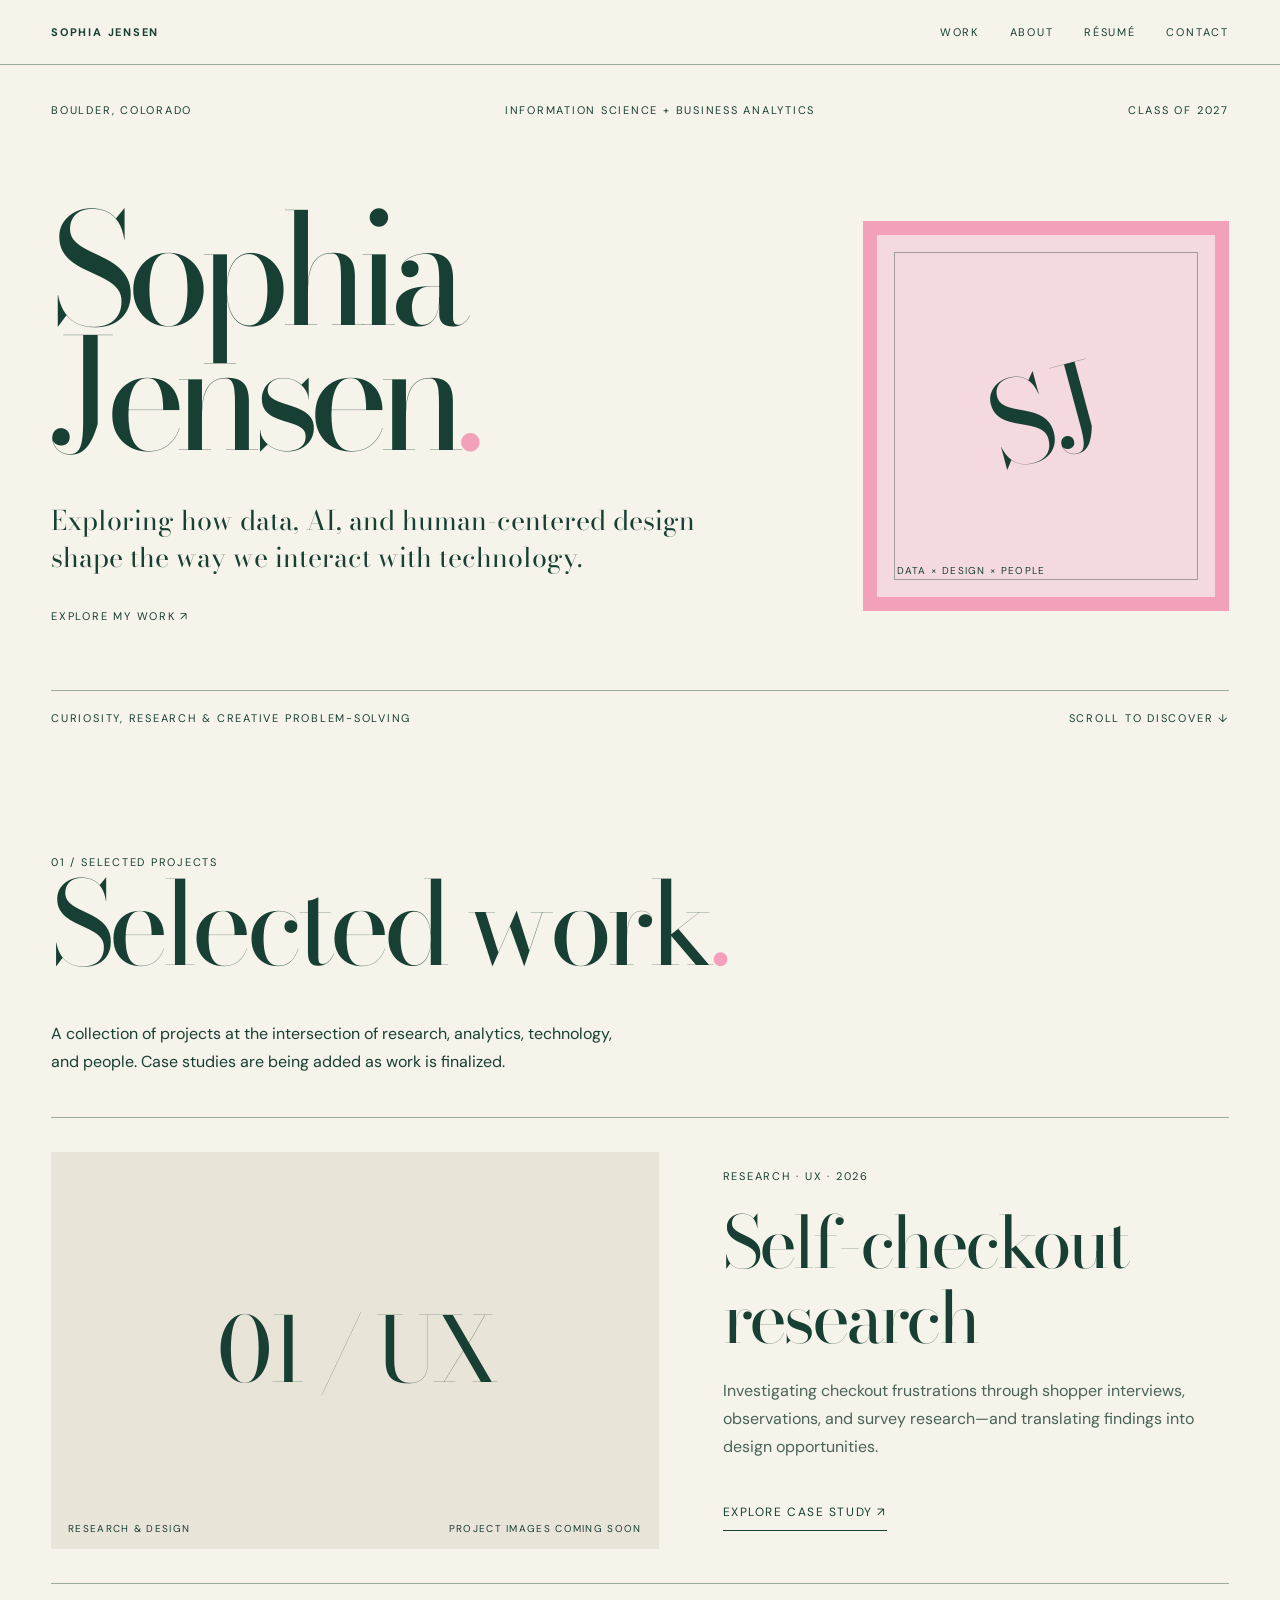
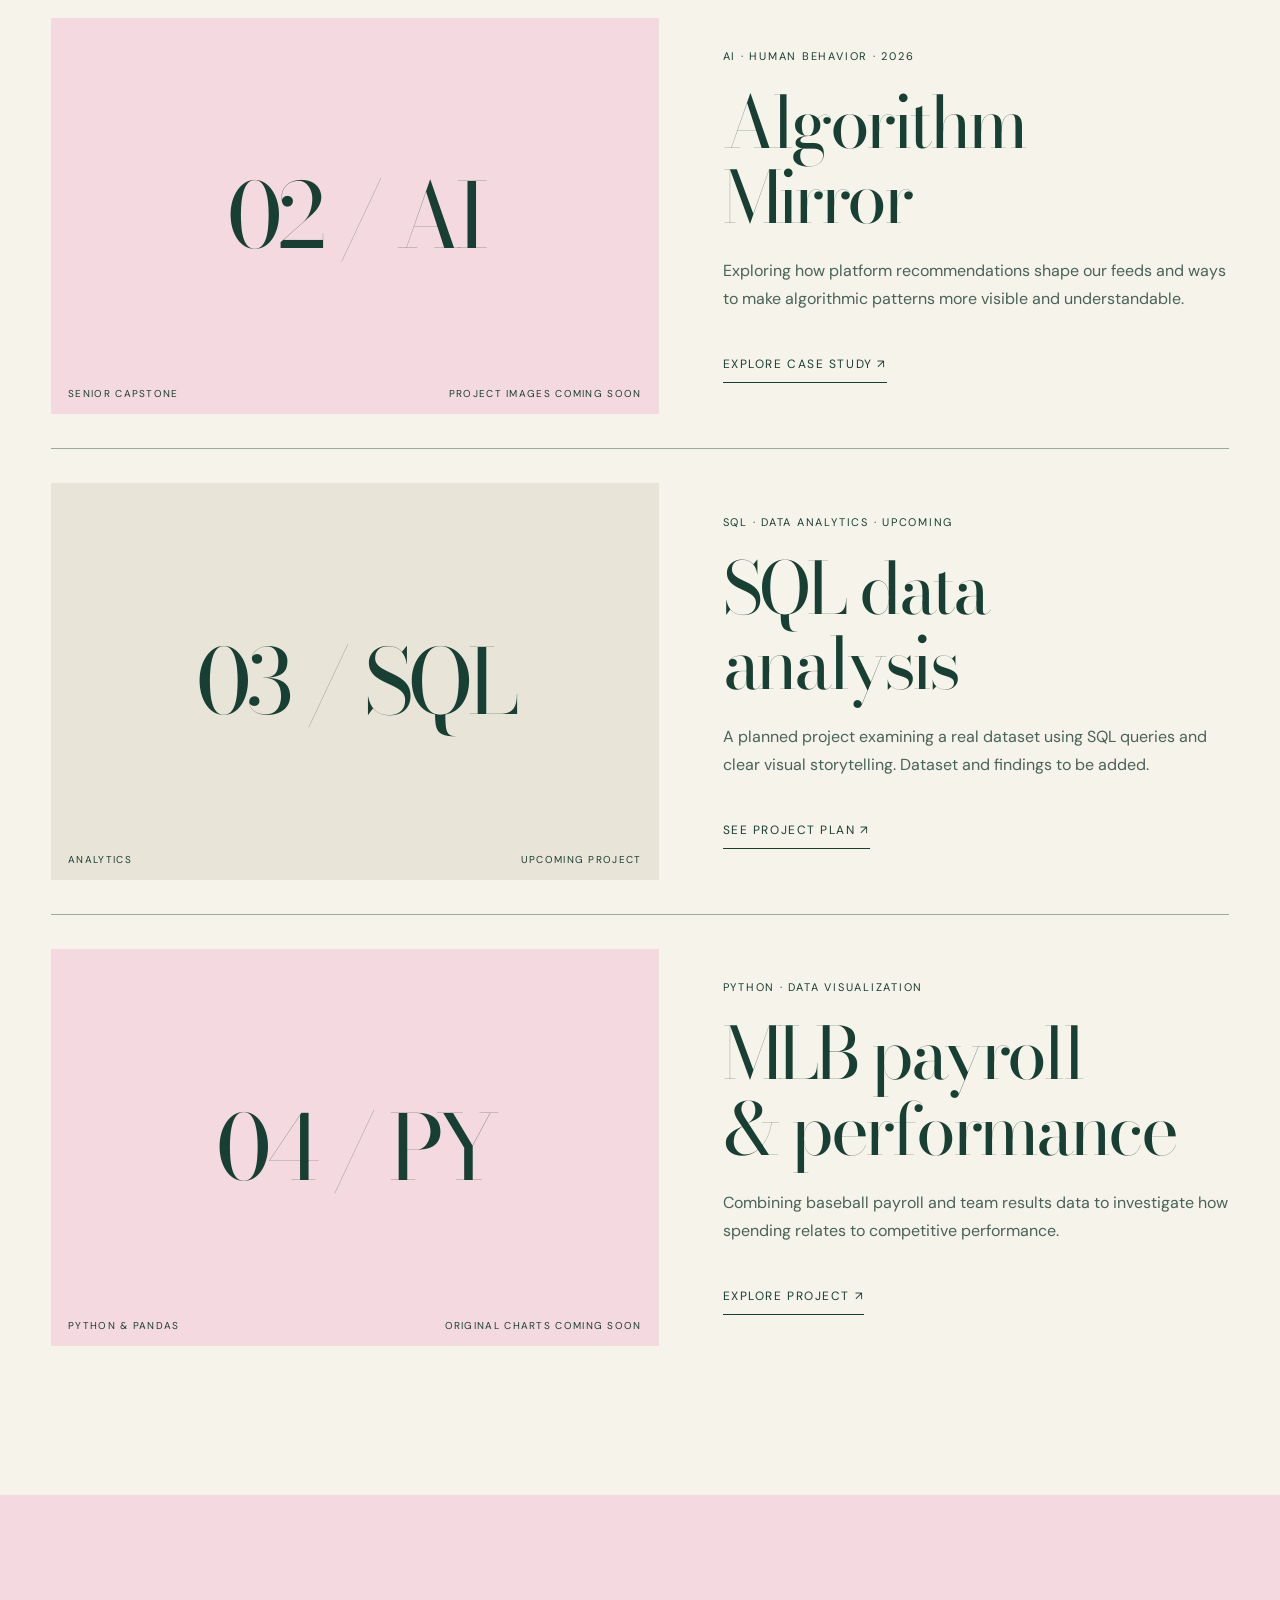
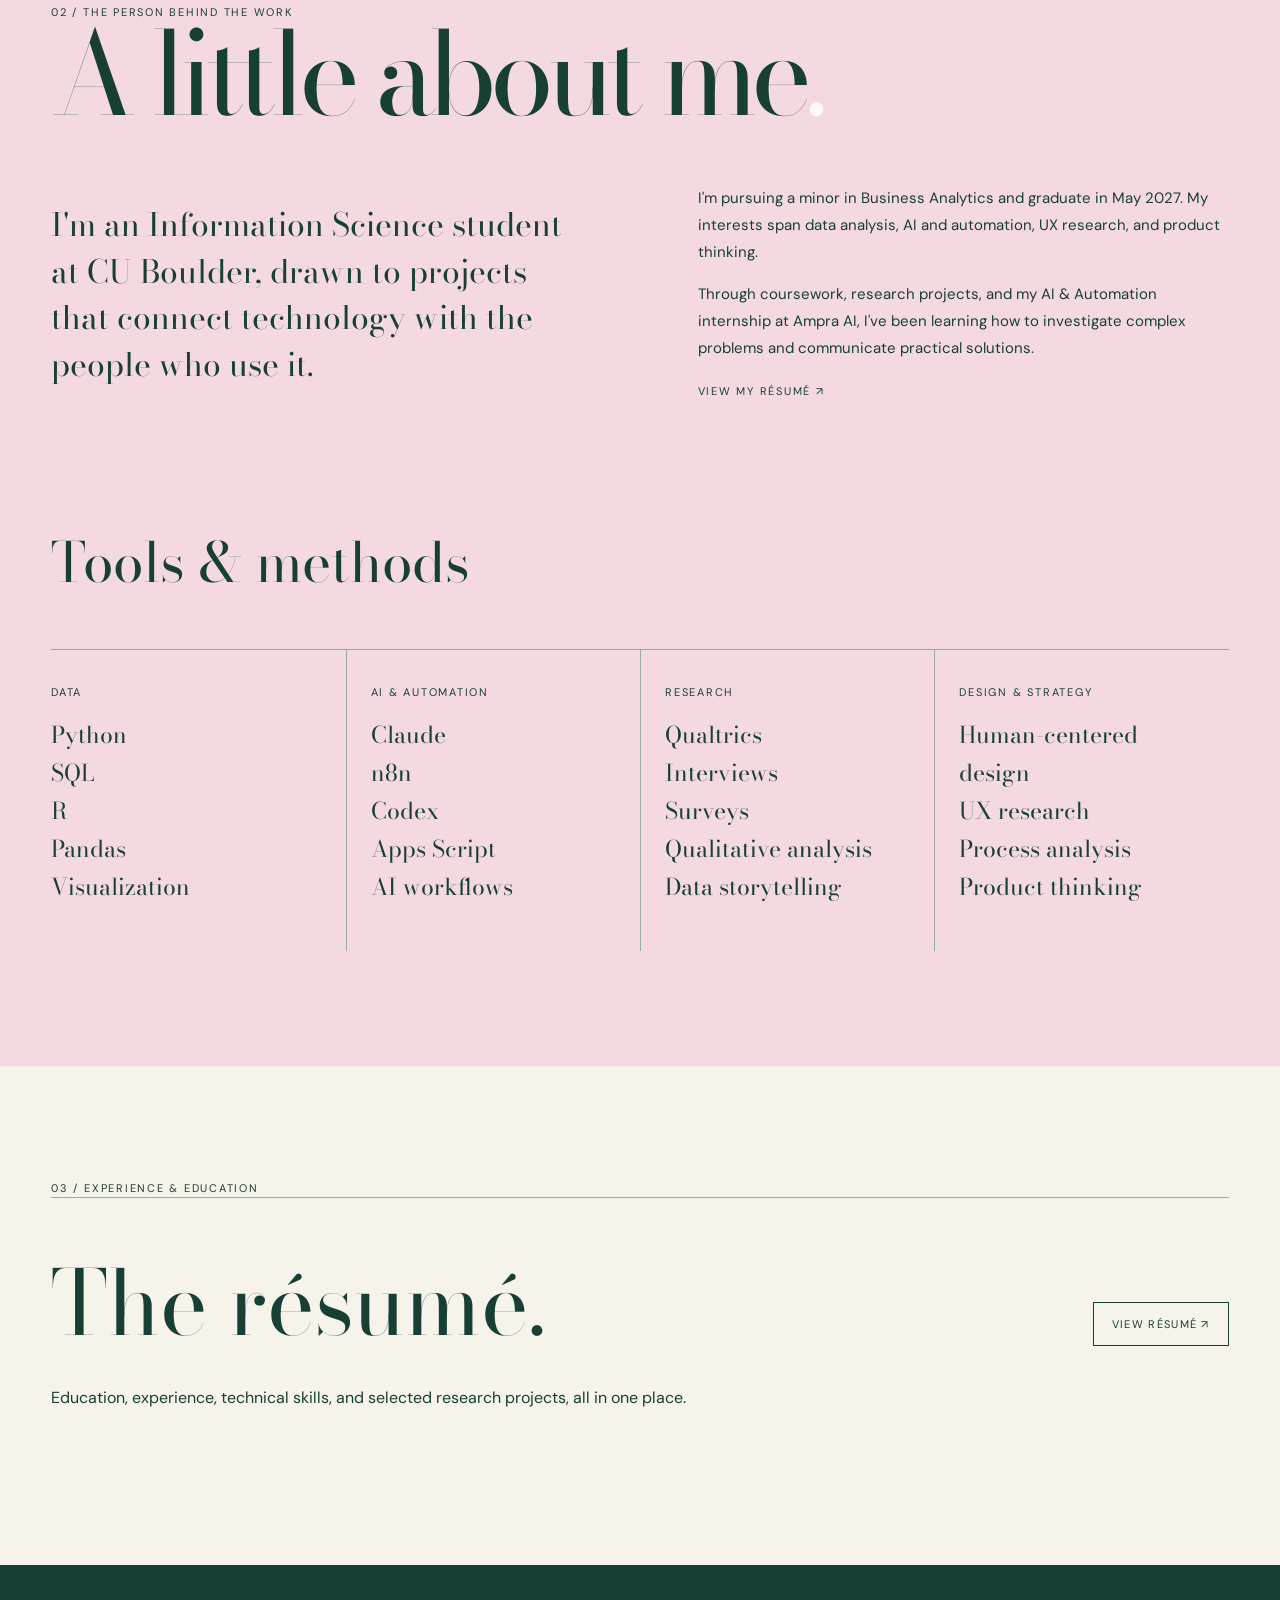
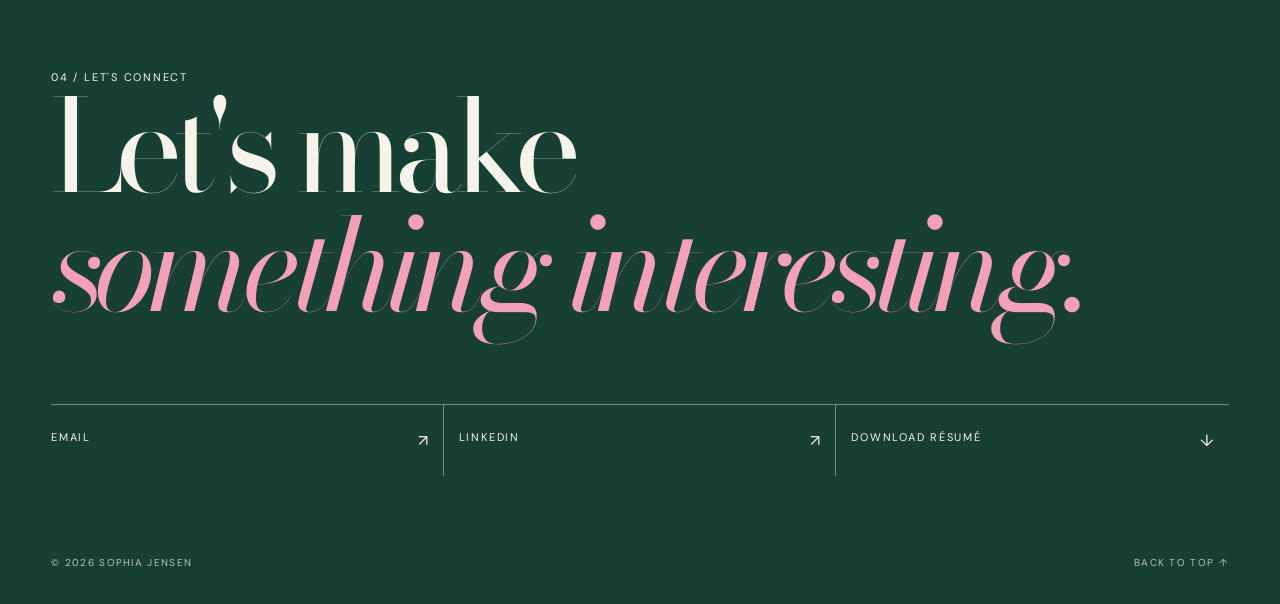
==== index.html @ 6040f981 "Add files via upload" ====
<!doctype html><html lang="en"><head><meta charset="utf-8"><meta name="viewport" content="width=device-width, initial-scale=1"><meta name="description" content="Sophia Jensen — Information Science, business analytics, data, AI, and human-centered design portfolio."><title>Sophia Jensen | Information Science Portfolio</title><link rel="stylesheet" href="style.css"><script defer src="script.js"></script></head><body id="top"><header class="site-header"><a class="brand" href="index.html">Sophia Jensen</a><nav aria-label="Main navigation" class="nav"><a href="#work">Work</a><a href="#about">About</a><a href="resume.html">Résumé</a><a href="#contact">Contact</a></nav></header><main><section class="hero container"><div class="hero-meta eyebrow"><span>Boulder, Colorado</span><span>Information Science + Business Analytics</span><span>Class of 2027</span></div><div class="hero-main"><div class="reveal"><h1 class="hero-name">Sophia<br>Jensen<span>.</span></h1><p class="intro">Exploring how data, AI, and human-centered design shape the way we interact with technology.</p><a class="small-link" href="#work">Explore my work <span class="link-arrow">↗</span></a></div><div class="hero-art reveal" aria-label="Abstract typographic design with pink framing"><span class="art-label">SJ</span><span class="art-bottom">DATA × DESIGN × PEOPLE</span></div></div><div class="hero-bottom meta"><span>Curiosity, research & creative problem-solving</span><a href="#work">Scroll to discover ↓</a></div></section><section class="section container" id="work"><div class="eyebrow">01 / Selected projects</div><h2 class="section-heading reveal">Selected work<span style="color:var(--pink)">.</span></h2><p class="section-intro">A collection of projects at the intersection of research, analytics, technology, and people. Case studies are being added as work is finalized.</p><div class="project reveal"><a class="project-media" href="projects/self-checkout.html" aria-label="Explore self-checkout research"><span class="visual-mark">01 / UX</span><div class="placeholder"><span>Research & design</span><span>Project images coming soon</span></div></a><div><div class="eyebrow">Research · UX · 2026</div><h3 class="project-title">Self-checkout<br>research</h3><p class="project-description">Investigating checkout frustrations through shopper interviews, observations, and survey research—and translating findings into design opportunities.</p><a class="project-link" href="projects/self-checkout.html">Explore case study <span class="project-arrow">↗</span></a></div></div><div class="project reveal"><a class="project-media" href="projects/algorithm-mirror.html" aria-label="Explore Algorithm Mirror"><span class="visual-mark">02 / AI</span><div class="placeholder"><span>Senior capstone</span><span>Project images coming soon</span></div></a><div><div class="eyebrow">AI · Human behavior · 2026</div><h3 class="project-title">Algorithm<br>Mirror</h3><p class="project-description">Exploring how platform recommendations shape our feeds and ways to make algorithmic patterns more visible and understandable.</p><a class="project-link" href="projects/algorithm-mirror.html">Explore case study <span class="project-arrow">↗</span></a></div></div><div class="project reveal"><a class="project-media" href="projects/sql-analysis.html" aria-label="Explore SQL project"><span class="visual-mark">03 / SQL</span><div class="placeholder"><span>Analytics</span><span>Upcoming project</span></div></a><div><div class="eyebrow">SQL · Data analytics · Upcoming</div><h3 class="project-title">SQL data<br>analysis</h3><p class="project-description">A planned project examining a real dataset using SQL queries and clear visual storytelling. Dataset and findings to be added.</p><a class="project-link" href="projects/sql-analysis.html">See project plan <span class="project-arrow">↗</span></a></div></div><div class="project reveal"><a class="project-media" href="projects/mlb-analysis.html" aria-label="Explore baseball analytics"><span class="visual-mark">04 / PY</span><div class="placeholder"><span>Python & Pandas</span><span>Original charts coming soon</span></div></a><div><div class="eyebrow">Python · Data visualization</div><h3 class="project-title">MLB payroll<br>& performance</h3><p class="project-description">Combining baseball payroll and team results data to investigate how spending relates to competitive performance.</p><a class="project-link" href="projects/mlb-analysis.html">Explore project <span class="project-arrow">↗</span></a></div></div></section><section class="pink-section section" id="about"><div class="container"><div class="eyebrow">02 / The person behind the work</div><h2 class="section-heading reveal">A little about me<span style="color:#fffaf5">.</span></h2><div class="about-grid"><p class="about-copy">I'm an Information Science student at CU Boulder, drawn to projects that connect technology with the people who use it.</p><div class="about-detail"><p>I'm pursuing a minor in Business Analytics and graduate in May 2027. My interests span data analysis, AI and automation, UX research, and product thinking.</p><p>Through coursework, research projects, and my AI & Automation internship at Ampra AI, I've been learning how to investigate complex problems and communicate practical solutions.</p><a class="small-link" href="resume.html">View my résumé <span class="link-arrow">↗</span></a></div></div><h3 style="font:400 55px 'Bodoni Moda',serif;margin:100px 0 0">Tools & methods</h3><div class="skills-grid"><div class="skill-group"><span class="eyebrow">Data</span><ul><li>Python</li><li>SQL</li><li>R</li><li>Pandas</li><li>Visualization</li></ul></div><div class="skill-group"><span class="eyebrow">AI & automation</span><ul><li>Claude</li><li>n8n</li><li>Codex</li><li>Apps Script</li><li>AI workflows</li></ul></div><div class="skill-group"><span class="eyebrow">Research</span><ul><li>Qualtrics</li><li>Interviews</li><li>Surveys</li><li>Qualitative analysis</li><li>Data storytelling</li></ul></div><div class="skill-group"><span class="eyebrow">Design & strategy</span><ul><li>Human-centered design</li><li>UX research</li><li>Process analysis</li><li>Product thinking</li></ul></div></div></div></section><section class="section container"><span class="eyebrow">03 / Experience & education</span><div class="resume-callout"><div><h2 style="font:400 clamp(50px,7vw,98px) 'Bodoni Moda',serif;margin:10px 0">The résumé.</h2><p>Education, experience, technical skills, and selected research projects, all in one place.</p></div><a href="resume.html" class="action">View résumé ↗</a></div></section></main><footer class="contact" id="contact"><div class="container"><span class="footer-label">04 / Let's connect</span><h2 class="contact-title">Let's make<br><em>something interesting.</em></h2><div class="contact-links"><a href="mailto:Sophia.Jensen@colorado.edu"><span class="footer-label">Email</span><span>↗</span></a><a href="https://www.linkedin.com/in/sophiajensen7" target="_blank" rel="noopener noreferrer"><span class="footer-label">LinkedIn</span><span>↗</span></a><a href="assets/Sophia_Jensen_Resume.pdf" download><span class="footer-label">Download résumé</span><span>↓</span></a></div><div class="copyright"><span>© 2026 Sophia Jensen</span><a href="#top">Back to top ↑</a></div></div></footer></body></html>
---- style.css ----
@import url('https://fonts.googleapis.com/css2?family=Bodoni+Moda:opsz,wght@6..96,400;6..96,500&family=DM+Sans:wght@400;500;600;700&display=swap');
:root{--cream:#f5f3ea;--green:#183f33;--pink:#f3a1ba;--blush:#f4d9e0;--line:#9bab9e;--muted:#486357}*{box-sizing:border-box}html{scroll-behavior:smooth}body{margin:0;background:var(--cream);color:var(--green);font-family:'DM Sans',sans-serif}a{color:inherit;text-decoration:none}button{font:inherit}a:focus-visible,button:focus-visible{outline:3px solid #ba4773;outline-offset:4px}.site-header{display:flex;align-items:center;justify-content:space-between;padding:25px clamp(20px,4vw,65px);border-bottom:1px solid var(--line);position:sticky;top:0;background:rgba(245,243,234,.97);z-index:10;backdrop-filter:blur(12px)}.brand,.nav a,.eyebrow,.meta,.small-link,.footer-label,.pill{font-size:11px;letter-spacing:.16em;text-transform:uppercase}.brand{font-weight:700}.nav{display:flex;gap:clamp(12px,2.4vw,38px)}.nav a,.small-link{transition:color .25s}.nav a:hover,.small-link:hover{color:#c05982}.container{max-width:1500px;margin:auto;padding:0 clamp(20px,4vw,65px)}.hero{min-height:680px;padding-top:38px;display:flex;flex-direction:column;justify-content:space-between}.hero-meta{display:flex;justify-content:space-between;gap:12px}.hero-main{display:grid;grid-template-columns:1.35fr .65fr;gap:4vw;align-items:center;padding:75px 0 50px}.hero-name{font:400 clamp(85px,12vw,210px)/.82 'Bodoni Moda',serif;letter-spacing:-.075em;margin:0}.hero-name span{color:var(--pink)}.intro{font-family:'Bodoni Moda',serif;font-size:clamp(20px,2.1vw,32px);line-height:1.36;max-width:660px;margin:45px 0 28px}.hero-art{min-height:390px;border:14px solid var(--pink);background:var(--blush);display:flex;align-items:center;justify-content:center;position:relative;transform:rotate(2deg)}.hero-art:before{content:'';position:absolute;inset:17px;border:1px solid rgba(24,63,51,.4)}.art-label{font:400 clamp(70px,9vw,130px)/1 'Bodoni Moda',serif;transform:rotate(-15deg);color:var(--green)}.art-bottom{position:absolute;bottom:20px;left:20px;font-size:10px;letter-spacing:.12em}.hero-bottom{border-top:1px solid var(--line);display:flex;justify-content:space-between;align-items:center;padding:20px 0}.link-arrow,.project-arrow{display:inline-block;transition:transform .25s}.small-link:hover .link-arrow,.project:hover .project-arrow{transform:translate(5px,-4px)}.section{padding-top:110px;padding-bottom:115px}.section-heading{font:400 clamp(64px,9vw,145px)/.95 'Bodoni Moda',serif;letter-spacing:-.06em;margin:0 0 42px}.section-intro{max-width:570px;font-size:16px;line-height:1.7;margin-bottom:42px}.project{display:grid;grid-template-columns:1.2fr 1fr;gap:clamp(22px,5vw,90px);align-items:center;padding:34px 0;border-top:1px solid var(--line)}.project:nth-of-type(even) .project-media{background:#e9e4d8}.project-media{height:clamp(250px,31vw,420px);background:var(--blush);display:flex;justify-content:center;align-items:center;position:relative;overflow:hidden;transition:background .3s}.project:hover .project-media{background:#edc8d4}.project-media .visual-mark{font:400 clamp(55px,7vw,105px)/1 'Bodoni Moda',serif;letter-spacing:-.06em;text-align:center}.project-media .placeholder{position:absolute;bottom:14px;left:17px;right:17px;font-size:10px;text-transform:uppercase;letter-spacing:.13em;display:flex;justify-content:space-between}.project-title{font:400 clamp(41px,5.6vw,81px)/1.05 'Bodoni Moda',serif;letter-spacing:-.05em;margin:22px 0}.project-description{font-size:16px;line-height:1.75;max-width:550px;color:var(--muted)}.project-link{display:inline-block;border-bottom:1px solid currentColor;padding:10px 0;margin-top:17px;font-size:12px;letter-spacing:.13em;text-transform:uppercase}.pink-section{background:var(--blush)}.about-grid{display:grid;grid-template-columns:1fr 1fr;gap:9vw}.about-copy{font:400 clamp(22px,2.5vw,38px)/1.45 'Bodoni Moda',serif}.about-detail{line-height:1.8;font-size:15px}.skills-grid{display:grid;grid-template-columns:repeat(4,1fr);border-top:1px solid var(--line);margin-top:45px}.skill-group{padding:30px 24px;border-left:1px solid var(--line)}.skill-group:first-child{border-left:0;padding-left:0}.skill-group ul{list-style:none;padding:15px 0;margin:0;font:400 clamp(18px,1.8vw,27px)/1.65 'Bodoni Moda',serif}.resume-callout{display:flex;justify-content:space-between;gap:20px;align-items:center;padding:26px 0;border-top:1px solid var(--line)}.action{border:1px solid var(--green);padding:14px 18px;display:inline-block;font-size:11px;letter-spacing:.12em;text-transform:uppercase;transition:all .2s}.action:hover{background:var(--green);color:var(--cream)}.contact{background:var(--green);color:var(--cream);padding:100px 0 35px}.contact-title{font:400 clamp(68px,10vw,155px)/.93 'Bodoni Moda',serif;letter-spacing:-.07em;margin:0 0 80px}.contact-title em{color:var(--pink);font-weight:400}.contact-links{display:grid;grid-template-columns:repeat(3,1fr);border-top:1px solid #73887e}.contact-links a{display:flex;justify-content:space-between;padding:25px 15px;border-right:1px solid #73887e}.contact-links a:first-child{padding-left:0}.contact-links a:last-child{border:0}.copyright{display:flex;justify-content:space-between;margin-top:80px;color:#b2c5ba;font-size:10px;letter-spacing:.13em;text-transform:uppercase}.page-title{font:400 clamp(65px,10vw,160px)/1 'Bodoni Moda',serif;letter-spacing:-.065em;margin:70px 0 25px}.page-lead{max-width:750px;font-size:17px;line-height:1.8;margin-bottom:40px}.resume-frame{border:1px solid var(--line);width:100%;height: min(90vh,1050px);background:white}.resume-actions{display:flex;flex-wrap:wrap;gap:12px;margin:30px 0}.case-header{margin:65px 0}.case-grid{display:grid;grid-template-columns:1fr 1fr;gap:5vw;margin:30px 0 130px}.case-visual{min-height:480px;background:var(--blush);padding:40px;display:flex;flex-direction:column;justify-content:space-between;position:sticky;top:105px;align-self:start}.case-visual strong{font:400 clamp(48px,6vw,95px)/1 'Bodoni Moda',serif}.case-story section{border-top:1px solid var(--line);padding:28px 0}.case-story h2{font:400 38px 'Bodoni Moda',serif;margin:4px 0 18px}.case-story p,.case-story li{line-height:1.8;color:var(--muted)}.notice{border-left:3px solid var(--pink);padding:12px 17px;background:#fff9f4;font-size:13px;line-height:1.7}.reveal{opacity:0;transform:translateY(20px);transition:opacity .7s ease,transform .7s ease}.reveal.is-visible{opacity:1;transform:translateY(0)}@media(max-width:800px){.site-header{padding:20px}.nav{gap:13px;flex-wrap:wrap;justify-content:flex-end}.nav a{font-size:9px}.hero{min-height:auto}.hero-meta{font-size:9px}.hero-meta span:nth-child(2){display:none}.hero-main,.project,.about-grid,.case-grid{grid-template-columns:1fr}.hero-main{padding:65px 0 30px}.hero-name{font-size:clamp(80px,16vw,145px)}.hero-art{min-height:260px;max-width:450px;transform:none}.hero-bottom{gap:12px}.section{padding-top:70px;padding-bottom:75px}.skills-grid{grid-template-columns:repeat(2,1fr)}.skill-group:nth-child(3){border-left:0;padding-left:0}.project-media{height:270px}.contact-links{grid-template-columns:1fr}.contact-links a{border-right:0;border-bottom:1px solid #73887e!important;padding-left:0}.case-visual{position:static;min-height:300px}.contact-title{font-size:clamp(60px,12vw,100px)}}@media(prefers-reduced-motion:reduce){html{scroll-behavior:auto}.reveal{opacity:1;transform:none;transition:none}*,*:before,*:after{animation:none!important;transition:none!important}}
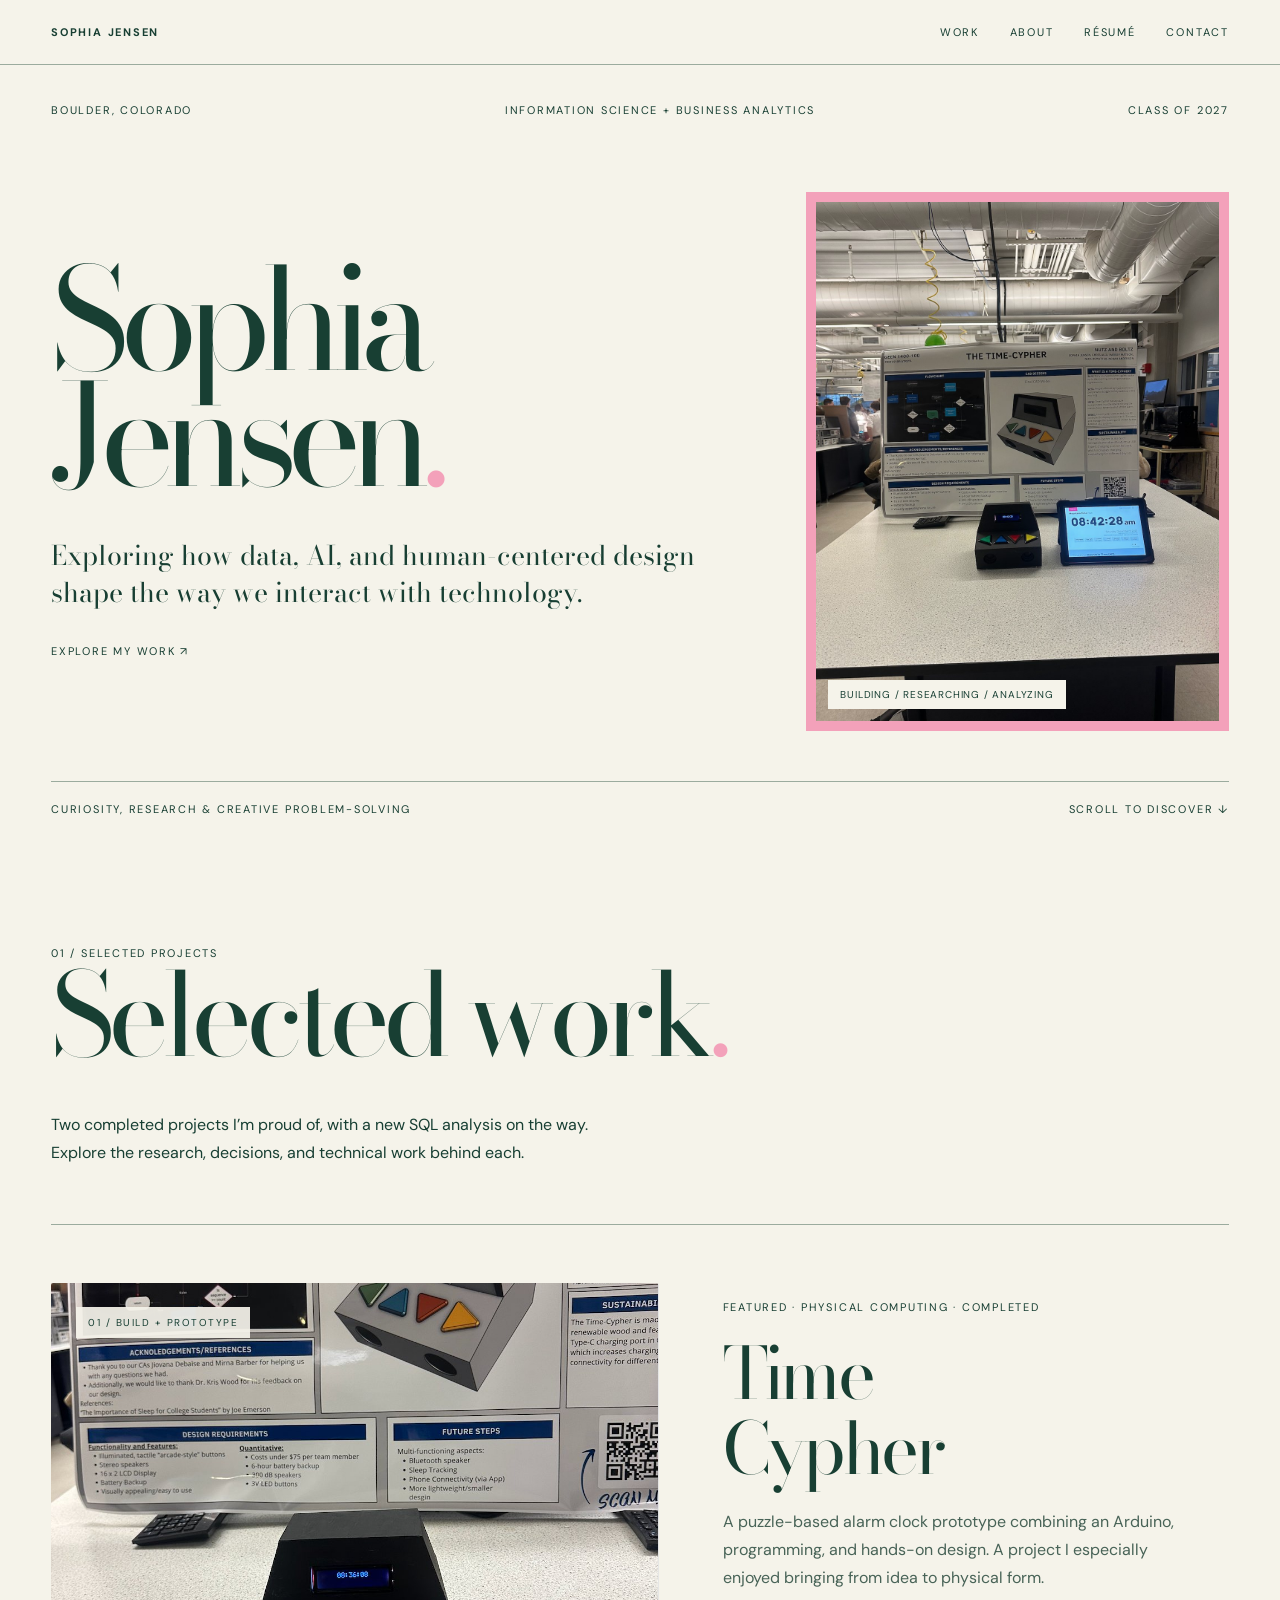
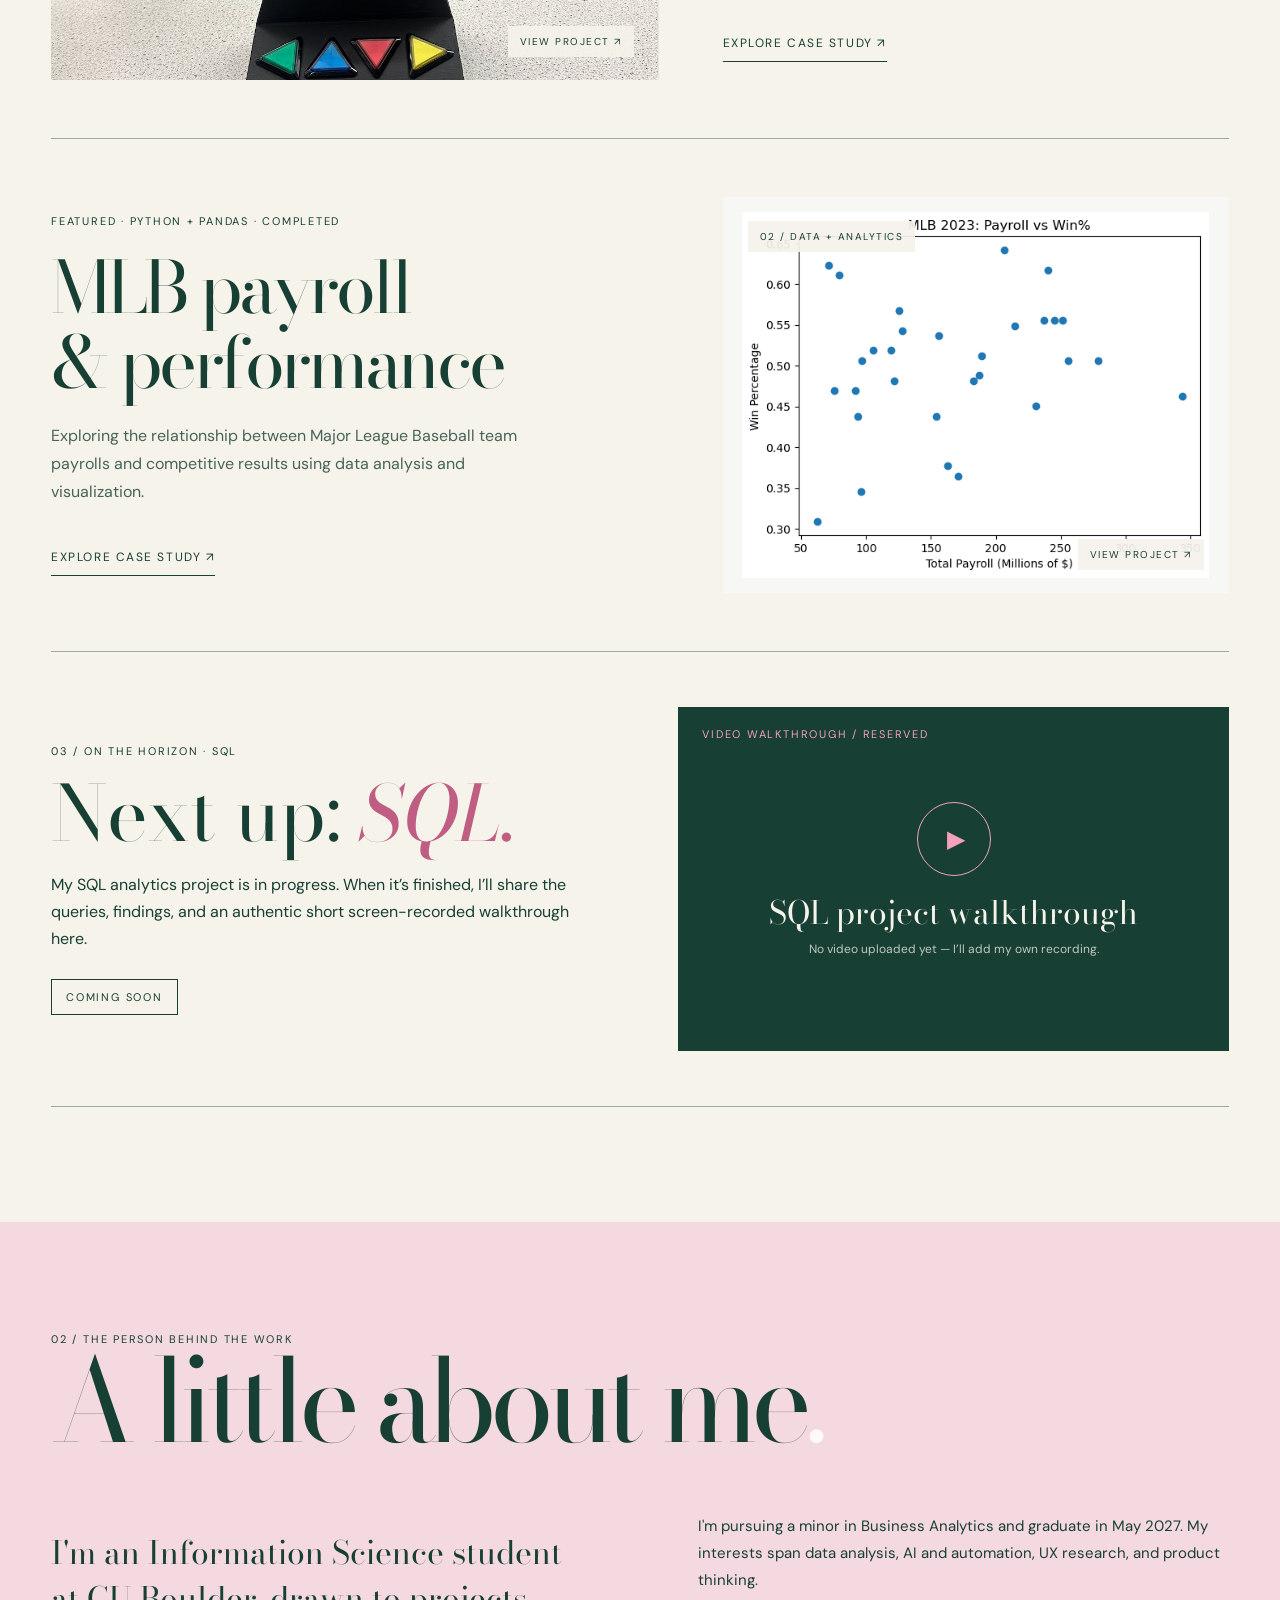
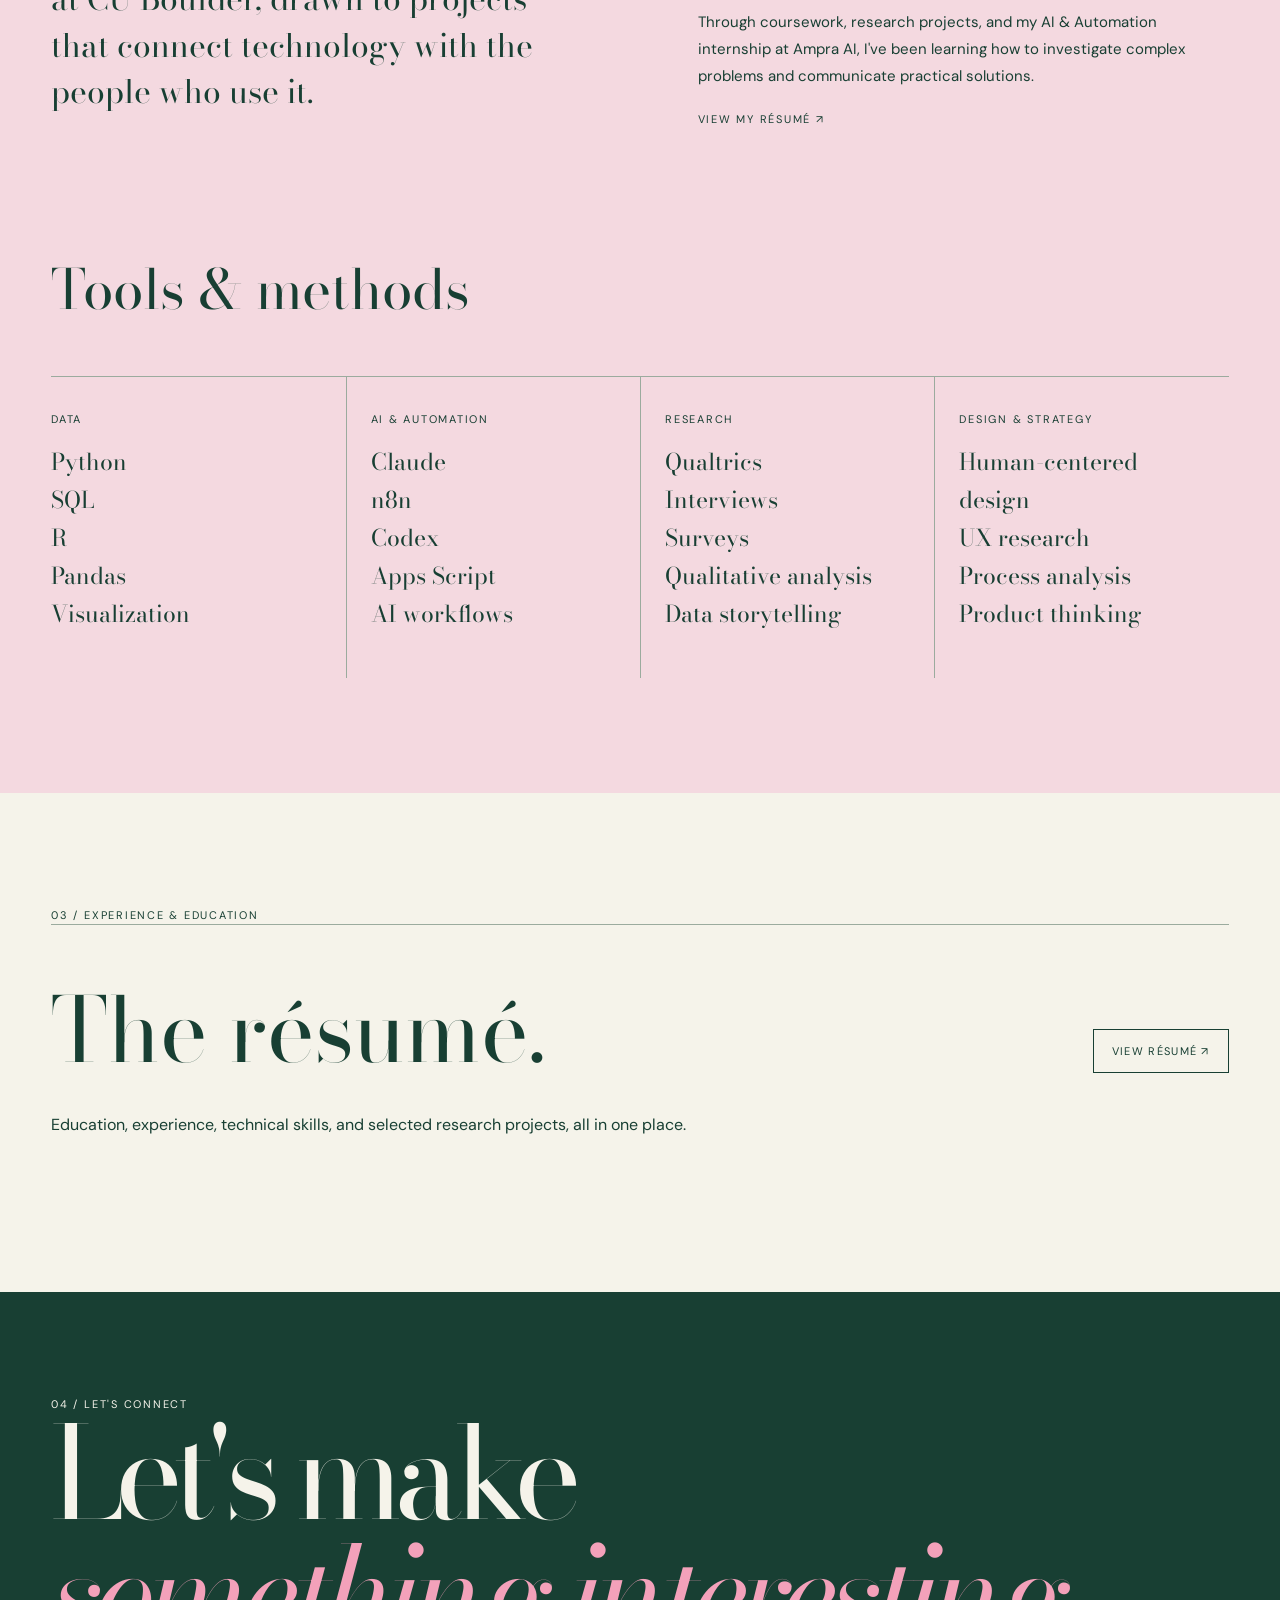
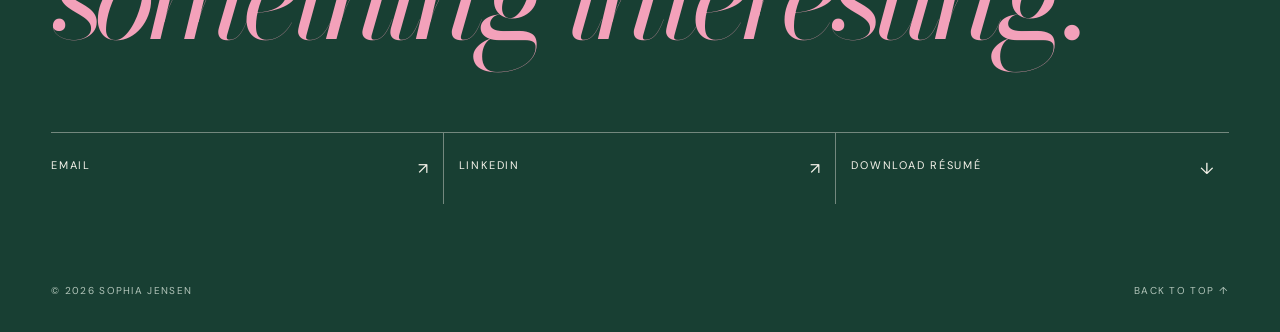
==== commit 4a9429cd: "Add files via upload" ====
--- a/index.html
+++ b/index.html
@@ -1 +1,13 @@
-<!doctype html><html lang="en"><head><meta charset="utf-8"><meta name="viewport" content="width=device-width, initial-scale=1"><meta name="description" content="Sophia Jensen — Information Science, business analytics, data, AI, and human-centered design portfolio."><title>Sophia Jensen | Information Science Portfolio</title><link rel="stylesheet" href="style.css"><script defer src="script.js"></script></head><body id="top"><header class="site-header"><a class="brand" href="index.html">Sophia Jensen</a><nav aria-label="Main navigation" class="nav"><a href="#work">Work</a><a href="#about">About</a><a href="resume.html">Résumé</a><a href="#contact">Contact</a></nav></header><main><section class="hero container"><div class="hero-meta eyebrow"><span>Boulder, Colorado</span><span>Information Science + Business Analytics</span><span>Class of 2027</span></div><div class="hero-main"><div class="reveal"><h1 class="hero-name">Sophia<br>Jensen<span>.</span></h1><p class="intro">Exploring how data, AI, and human-centered design shape the way we interact with technology.</p><a class="small-link" href="#work">Explore my work <span class="link-arrow">↗</span></a></div><div class="hero-art reveal" aria-label="Abstract typographic design with pink framing"><span class="art-label">SJ</span><span class="art-bottom">DATA × DESIGN × PEOPLE</span></div></div><div class="hero-bottom meta"><span>Curiosity, research & creative problem-solving</span><a href="#work">Scroll to discover ↓</a></div></section><section class="section container" id="work"><div class="eyebrow">01 / Selected projects</div><h2 class="section-heading reveal">Selected work<span style="color:var(--pink)">.</span></h2><p class="section-intro">A collection of projects at the intersection of research, analytics, technology, and people. Case studies are being added as work is finalized.</p><div class="project reveal"><a class="project-media" href="projects/self-checkout.html" aria-label="Explore self-checkout research"><span class="visual-mark">01 / UX</span><div class="placeholder"><span>Research & design</span><span>Project images coming soon</span></div></a><div><div class="eyebrow">Research · UX · 2026</div><h3 class="project-title">Self-checkout<br>research</h3><p class="project-description">Investigating checkout frustrations through shopper interviews, observations, and survey research—and translating findings into design opportunities.</p><a class="project-link" href="projects/self-checkout.html">Explore case study <span class="project-arrow">↗</span></a></div></div><div class="project reveal"><a class="project-media" href="projects/algorithm-mirror.html" aria-label="Explore Algorithm Mirror"><span class="visual-mark">02 / AI</span><div class="placeholder"><span>Senior capstone</span><span>Project images coming soon</span></div></a><div><div class="eyebrow">AI · Human behavior · 2026</div><h3 class="project-title">Algorithm<br>Mirror</h3><p class="project-description">Exploring how platform recommendations shape our feeds and ways to make algorithmic patterns more visible and understandable.</p><a class="project-link" href="projects/algorithm-mirror.html">Explore case study <span class="project-arrow">↗</span></a></div></div><div class="project reveal"><a class="project-media" href="projects/sql-analysis.html" aria-label="Explore SQL project"><span class="visual-mark">03 / SQL</span><div class="placeholder"><span>Analytics</span><span>Upcoming project</span></div></a><div><div class="eyebrow">SQL · Data analytics · Upcoming</div><h3 class="project-title">SQL data<br>analysis</h3><p class="project-description">A planned project examining a real dataset using SQL queries and clear visual storytelling. Dataset and findings to be added.</p><a class="project-link" href="projects/sql-analysis.html">See project plan <span class="project-arrow">↗</span></a></div></div><div class="project reveal"><a class="project-media" href="projects/mlb-analysis.html" aria-label="Explore baseball analytics"><span class="visual-mark">04 / PY</span><div class="placeholder"><span>Python & Pandas</span><span>Original charts coming soon</span></div></a><div><div class="eyebrow">Python · Data visualization</div><h3 class="project-title">MLB payroll<br>& performance</h3><p class="project-description">Combining baseball payroll and team results data to investigate how spending relates to competitive performance.</p><a class="project-link" href="projects/mlb-analysis.html">Explore project <span class="project-arrow">↗</span></a></div></div></section><section class="pink-section section" id="about"><div class="container"><div class="eyebrow">02 / The person behind the work</div><h2 class="section-heading reveal">A little about me<span style="color:#fffaf5">.</span></h2><div class="about-grid"><p class="about-copy">I'm an Information Science student at CU Boulder, drawn to projects that connect technology with the people who use it.</p><div class="about-detail"><p>I'm pursuing a minor in Business Analytics and graduate in May 2027. My interests span data analysis, AI and automation, UX research, and product thinking.</p><p>Through coursework, research projects, and my AI & Automation internship at Ampra AI, I've been learning how to investigate complex problems and communicate practical solutions.</p><a class="small-link" href="resume.html">View my résumé <span class="link-arrow">↗</span></a></div></div><h3 style="font:400 55px 'Bodoni Moda',serif;margin:100px 0 0">Tools & methods</h3><div class="skills-grid"><div class="skill-group"><span class="eyebrow">Data</span><ul><li>Python</li><li>SQL</li><li>R</li><li>Pandas</li><li>Visualization</li></ul></div><div class="skill-group"><span class="eyebrow">AI & automation</span><ul><li>Claude</li><li>n8n</li><li>Codex</li><li>Apps Script</li><li>AI workflows</li></ul></div><div class="skill-group"><span class="eyebrow">Research</span><ul><li>Qualtrics</li><li>Interviews</li><li>Surveys</li><li>Qualitative analysis</li><li>Data storytelling</li></ul></div><div class="skill-group"><span class="eyebrow">Design & strategy</span><ul><li>Human-centered design</li><li>UX research</li><li>Process analysis</li><li>Product thinking</li></ul></div></div></div></section><section class="section container"><span class="eyebrow">03 / Experience & education</span><div class="resume-callout"><div><h2 style="font:400 clamp(50px,7vw,98px) 'Bodoni Moda',serif;margin:10px 0">The résumé.</h2><p>Education, experience, technical skills, and selected research projects, all in one place.</p></div><a href="resume.html" class="action">View résumé ↗</a></div></section></main><footer class="contact" id="contact"><div class="container"><span class="footer-label">04 / Let's connect</span><h2 class="contact-title">Let's make<br><em>something interesting.</em></h2><div class="contact-links"><a href="mailto:Sophia.Jensen@colorado.edu"><span class="footer-label">Email</span><span>↗</span></a><a href="https://www.linkedin.com/in/sophiajensen7" target="_blank" rel="noopener noreferrer"><span class="footer-label">LinkedIn</span><span>↗</span></a><a href="assets/Sophia_Jensen_Resume.pdf" download><span class="footer-label">Download résumé</span><span>↓</span></a></div><div class="copyright"><span>© 2026 Sophia Jensen</span><a href="#top">Back to top ↑</a></div></div></footer></body></html>
+<!DOCTYPE html>
+
+<html lang="en"><head><meta charset="utf-8"/><meta content="width=device-width, initial-scale=1" name="viewport"/><meta content="Sophia Jensen — Information Science, business analytics, data, AI, and human-centered design portfolio." name="description"/><title>Sophia Jensen | Information Science Portfolio</title><link href="style.css" rel="stylesheet"/><script defer="" src="script.js"></script></head><body id="top"><header class="site-header"><a class="brand" href="index.html">Sophia Jensen</a><nav aria-label="Main navigation" class="nav"><a href="#work">Work</a><a href="#about">About</a><a href="resume.html">Résumé</a><a href="#contact">Contact</a></nav></header><main><section class="hero container"><div class="hero-meta eyebrow"><span>Boulder, Colorado</span><span>Information Science + Business Analytics</span><span>Class of 2027</span></div><div class="hero-main"><div class="reveal"><h1 class="hero-name hero-arrive">Sophia<br/>Jensen<span>.</span></h1><p class="intro">Exploring how data, AI, and human-centered design shape the way we interact with technology.</p><a class="small-link" href="#work">Explore my work <span class="link-arrow">↗</span></a></div><div aria-label="Original photograph of Time Cypher prototype built by Sophia and teammates" class="hero-art reveal"><img alt="Time Cypher prototype on display at the engineering expo" class="hero-photo" src="assets/time-cypher-2.jpg"/><span class="art-bottom">BUILDING / RESEARCHING / ANALYZING</span></div></div><div class="hero-bottom meta"><span>Curiosity, research &amp; creative problem-solving</span><a href="#work">Scroll to discover ↓</a></div></section><section class="section container" id="work"><div class="eyebrow">01 / Selected projects</div><h2 class="section-heading reveal">Selected work<span style="color:var(--pink)">.</span></h2><p class="section-intro">Two completed projects I’m proud of, with a new SQL analysis on the way. Explore the research, decisions, and technical work behind each.</p>
+<div class="project featured-project reveal">
+<a aria-label="Explore Time Cypher project" class="project-media media-time" href="projects/time-cypher.html"><img alt="Original Time Cypher alarm clock prototype at the CU Boulder design expo" class="project-photo" src="assets/time-cypher-1.jpg"/><span class="media-corner">01 / BUILD + PROTOTYPE</span><span class="media-action">View project ↗</span></a>
+<div class="project-copy"><div class="eyebrow">Featured · Physical computing · Completed</div><h3 class="project-title">Time<br/>Cypher</h3><p class="project-description">A puzzle-based alarm clock prototype combining an Arduino, programming, and hands-on design. A project I especially enjoyed bringing from idea to physical form.</p><a class="project-link" href="projects/time-cypher.html">Explore case study <span class="project-arrow">↗</span></a></div>
+</div>
+<div class="project featured-project reverse-project reveal">
+<a aria-label="Explore MLB data analysis" class="project-media media-mlb" href="projects/mlb-analysis.html"><img alt="Original chart produced in the MLB payroll analysis notebook" class="project-photo" src="assets/mlb-chart-1.png"/><span class="media-corner">02 / DATA + ANALYTICS</span><span class="media-action">View project ↗</span></a>
+<div class="project-copy"><div class="eyebrow">Featured · Python + Pandas · Completed</div><h3 class="project-title">MLB payroll<br/>&amp; performance</h3><p class="project-description">Exploring the relationship between Major League Baseball team payrolls and competitive results using data analysis and visualization.</p><a class="project-link" href="projects/mlb-analysis.html">Explore case study <span class="project-arrow">↗</span></a></div>
+</div>
+<section aria-labelledby="sql-coming" class="sql-next reveal"><div class="sql-next-copy"><div class="eyebrow">03 / On the horizon · SQL</div><h3 id="sql-coming">Next up: <em>SQL.</em></h3><p>My SQL analytics project is in progress. When it’s finished, I’ll share the queries, findings, and an authentic short screen-recorded walkthrough here.</p><span class="pill soon-pill">COMING SOON</span></div><div class="sql-video"><div class="eyebrow">VIDEO WALKTHROUGH / RESERVED</div><div aria-hidden="true" class="video-play">▶</div><p>SQL project walkthrough</p><small>No video uploaded yet — I’ll add my own recording.</small></div></section>
+</section><section class="pink-section section" id="about"><div class="container"><div class="eyebrow">02 / The person behind the work</div><h2 class="section-heading reveal">A little about me<span style="color:#fffaf5">.</span></h2><div class="about-grid"><p class="about-copy">I'm an Information Science student at CU Boulder, drawn to projects that connect technology with the people who use it.</p><div class="about-detail"><p>I'm pursuing a minor in Business Analytics and graduate in May 2027. My interests span data analysis, AI and automation, UX research, and product thinking.</p><p>Through coursework, research projects, and my AI &amp; Automation internship at Ampra AI, I've been learning how to investigate complex problems and communicate practical solutions.</p><a class="small-link" href="resume.html">View my résumé <span class="link-arrow">↗</span></a></div></div><h3 style="font:400 55px 'Bodoni Moda',serif;margin:100px 0 0">Tools &amp; methods</h3><div class="skills-grid"><div class="skill-group"><span class="eyebrow">Data</span><ul><li>Python</li><li>SQL</li><li>R</li><li>Pandas</li><li>Visualization</li></ul></div><div class="skill-group"><span class="eyebrow">AI &amp; automation</span><ul><li>Claude</li><li>n8n</li><li>Codex</li><li>Apps Script</li><li>AI workflows</li></ul></div><div class="skill-group"><span class="eyebrow">Research</span><ul><li>Qualtrics</li><li>Interviews</li><li>Surveys</li><li>Qualitative analysis</li><li>Data storytelling</li></ul></div><div class="skill-group"><span class="eyebrow">Design &amp; strategy</span><ul><li>Human-centered design</li><li>UX research</li><li>Process analysis</li><li>Product thinking</li></ul></div></div></div></section><section class="section container"><span class="eyebrow">03 / Experience &amp; education</span><div class="resume-callout"><div><h2 style="font:400 clamp(50px,7vw,98px) 'Bodoni Moda',serif;margin:10px 0">The résumé.</h2><p>Education, experience, technical skills, and selected research projects, all in one place.</p></div><a class="action" href="resume.html">View résumé ↗</a></div></section></main><footer class="contact" id="contact"><div class="container"><span class="footer-label">04 / Let's connect</span><h2 class="contact-title">Let's make<br/><em>something interesting.</em></h2><div class="contact-links"><a href="mailto:Sophia.Jensen@colorado.edu"><span class="footer-label">Email</span><span>↗</span></a><a href="https://www.linkedin.com/in/sophiajensen7" rel="noopener noreferrer" target="_blank"><span class="footer-label">LinkedIn</span><span>↗</span></a><a download="" href="assets/Sophia_Jensen_Resume.pdf"><span class="footer-label">Download résumé</span><span>↓</span></a></div><div class="copyright"><span>© 2026 Sophia Jensen</span><a href="#top">Back to top ↑</a></div></div></footer></body></html>
--- a/style.css
+++ b/style.css
@@ -1,2 +1,13 @@
 @import url('https://fonts.googleapis.com/css2?family=Bodoni+Moda:opsz,wght@6..96,400;6..96,500&family=DM+Sans:wght@400;500;600;700&display=swap');
 :root{--cream:#f5f3ea;--green:#183f33;--pink:#f3a1ba;--blush:#f4d9e0;--line:#9bab9e;--muted:#486357}*{box-sizing:border-box}html{scroll-behavior:smooth}body{margin:0;background:var(--cream);color:var(--green);font-family:'DM Sans',sans-serif}a{color:inherit;text-decoration:none}button{font:inherit}a:focus-visible,button:focus-visible{outline:3px solid #ba4773;outline-offset:4px}.site-header{display:flex;align-items:center;justify-content:space-between;padding:25px clamp(20px,4vw,65px);border-bottom:1px solid var(--line);position:sticky;top:0;background:rgba(245,243,234,.97);z-index:10;backdrop-filter:blur(12px)}.brand,.nav a,.eyebrow,.meta,.small-link,.footer-label,.pill{font-size:11px;letter-spacing:.16em;text-transform:uppercase}.brand{font-weight:700}.nav{display:flex;gap:clamp(12px,2.4vw,38px)}.nav a,.small-link{transition:color .25s}.nav a:hover,.small-link:hover{color:#c05982}.container{max-width:1500px;margin:auto;padding:0 clamp(20px,4vw,65px)}.hero{min-height:680px;padding-top:38px;display:flex;flex-direction:column;justify-content:space-between}.hero-meta{display:flex;justify-content:space-between;gap:12px}.hero-main{display:grid;grid-template-columns:1.35fr .65fr;gap:4vw;align-items:center;padding:75px 0 50px}.hero-name{font:400 clamp(85px,12vw,210px)/.82 'Bodoni Moda',serif;letter-spacing:-.075em;margin:0}.hero-name span{color:var(--pink)}.intro{font-family:'Bodoni Moda',serif;font-size:clamp(20px,2.1vw,32px);line-height:1.36;max-width:660px;margin:45px 0 28px}.hero-art{min-height:390px;border:14px solid var(--pink);background:var(--blush);display:flex;align-items:center;justify-content:center;position:relative;transform:rotate(2deg)}.hero-art:before{content:'';position:absolute;inset:17px;border:1px solid rgba(24,63,51,.4)}.art-label{font:400 clamp(70px,9vw,130px)/1 'Bodoni Moda',serif;transform:rotate(-15deg);color:var(--green)}.art-bottom{position:absolute;bottom:20px;left:20px;font-size:10px;letter-spacing:.12em}.hero-bottom{border-top:1px solid var(--line);display:flex;justify-content:space-between;align-items:center;padding:20px 0}.link-arrow,.project-arrow{display:inline-block;transition:transform .25s}.small-link:hover .link-arrow,.project:hover .project-arrow{transform:translate(5px,-4px)}.section{padding-top:110px;padding-bottom:115px}.section-heading{font:400 clamp(64px,9vw,145px)/.95 'Bodoni Moda',serif;letter-spacing:-.06em;margin:0 0 42px}.section-intro{max-width:570px;font-size:16px;line-height:1.7;margin-bottom:42px}.project{display:grid;grid-template-columns:1.2fr 1fr;gap:clamp(22px,5vw,90px);align-items:center;padding:34px 0;border-top:1px solid var(--line)}.project:nth-of-type(even) .project-media{background:#e9e4d8}.project-media{height:clamp(250px,31vw,420px);background:var(--blush);display:flex;justify-content:center;align-items:center;position:relative;overflow:hidden;transition:background .3s}.project:hover .project-media{background:#edc8d4}.project-media .visual-mark{font:400 clamp(55px,7vw,105px)/1 'Bodoni Moda',serif;letter-spacing:-.06em;text-align:center}.project-media .placeholder{position:absolute;bottom:14px;left:17px;right:17px;font-size:10px;text-transform:uppercase;letter-spacing:.13em;display:flex;justify-content:space-between}.project-title{font:400 clamp(41px,5.6vw,81px)/1.05 'Bodoni Moda',serif;letter-spacing:-.05em;margin:22px 0}.project-description{font-size:16px;line-height:1.75;max-width:550px;color:var(--muted)}.project-link{display:inline-block;border-bottom:1px solid currentColor;padding:10px 0;margin-top:17px;font-size:12px;letter-spacing:.13em;text-transform:uppercase}.pink-section{background:var(--blush)}.about-grid{display:grid;grid-template-columns:1fr 1fr;gap:9vw}.about-copy{font:400 clamp(22px,2.5vw,38px)/1.45 'Bodoni Moda',serif}.about-detail{line-height:1.8;font-size:15px}.skills-grid{display:grid;grid-template-columns:repeat(4,1fr);border-top:1px solid var(--line);margin-top:45px}.skill-group{padding:30px 24px;border-left:1px solid var(--line)}.skill-group:first-child{border-left:0;padding-left:0}.skill-group ul{list-style:none;padding:15px 0;margin:0;font:400 clamp(18px,1.8vw,27px)/1.65 'Bodoni Moda',serif}.resume-callout{display:flex;justify-content:space-between;gap:20px;align-items:center;padding:26px 0;border-top:1px solid var(--line)}.action{border:1px solid var(--green);padding:14px 18px;display:inline-block;font-size:11px;letter-spacing:.12em;text-transform:uppercase;transition:all .2s}.action:hover{background:var(--green);color:var(--cream)}.contact{background:var(--green);color:var(--cream);padding:100px 0 35px}.contact-title{font:400 clamp(68px,10vw,155px)/.93 'Bodoni Moda',serif;letter-spacing:-.07em;margin:0 0 80px}.contact-title em{color:var(--pink);font-weight:400}.contact-links{display:grid;grid-template-columns:repeat(3,1fr);border-top:1px solid #73887e}.contact-links a{display:flex;justify-content:space-between;padding:25px 15px;border-right:1px solid #73887e}.contact-links a:first-child{padding-left:0}.contact-links a:last-child{border:0}.copyright{display:flex;justify-content:space-between;margin-top:80px;color:#b2c5ba;font-size:10px;letter-spacing:.13em;text-transform:uppercase}.page-title{font:400 clamp(65px,10vw,160px)/1 'Bodoni Moda',serif;letter-spacing:-.065em;margin:70px 0 25px}.page-lead{max-width:750px;font-size:17px;line-height:1.8;margin-bottom:40px}.resume-frame{border:1px solid var(--line);width:100%;height: min(90vh,1050px);background:white}.resume-actions{display:flex;flex-wrap:wrap;gap:12px;margin:30px 0}.case-header{margin:65px 0}.case-grid{display:grid;grid-template-columns:1fr 1fr;gap:5vw;margin:30px 0 130px}.case-visual{min-height:480px;background:var(--blush);padding:40px;display:flex;flex-direction:column;justify-content:space-between;position:sticky;top:105px;align-self:start}.case-visual strong{font:400 clamp(48px,6vw,95px)/1 'Bodoni Moda',serif}.case-story section{border-top:1px solid var(--line);padding:28px 0}.case-story h2{font:400 38px 'Bodoni Moda',serif;margin:4px 0 18px}.case-story p,.case-story li{line-height:1.8;color:var(--muted)}.notice{border-left:3px solid var(--pink);padding:12px 17px;background:#fff9f4;font-size:13px;line-height:1.7}.reveal{opacity:0;transform:translateY(20px);transition:opacity .7s ease,transform .7s ease}.reveal.is-visible{opacity:1;transform:translateY(0)}@media(max-width:800px){.site-header{padding:20px}.nav{gap:13px;flex-wrap:wrap;justify-content:flex-end}.nav a{font-size:9px}.hero{min-height:auto}.hero-meta{font-size:9px}.hero-meta span:nth-child(2){display:none}.hero-main,.project,.about-grid,.case-grid{grid-template-columns:1fr}.hero-main{padding:65px 0 30px}.hero-name{font-size:clamp(80px,16vw,145px)}.hero-art{min-height:260px;max-width:450px;transform:none}.hero-bottom{gap:12px}.section{padding-top:70px;padding-bottom:75px}.skills-grid{grid-template-columns:repeat(2,1fr)}.skill-group:nth-child(3){border-left:0;padding-left:0}.project-media{height:270px}.contact-links{grid-template-columns:1fr}.contact-links a{border-right:0;border-bottom:1px solid #73887e!important;padding-left:0}.case-visual{position:static;min-height:300px}.contact-title{font-size:clamp(60px,12vw,100px)}}@media(prefers-reduced-motion:reduce){html{scroll-behavior:auto}.reveal{opacity:1;transform:none;transition:none}*,*:before,*:after{animation:none!important;transition:none!important}}
+
+/* Featured-work refresh */
+.section-intro{margin-bottom:58px}.featured-project{padding:58px 0;min-height:440px}.project-media{border-radius:2px}.media-time{background:var(--blush)}.media-mlb{background:#dce5da}.project-media .visual-mark{transition:transform .5s cubic-bezier(.2,.7,.2,1);font-size:clamp(90px,10vw,168px)}.project-media:hover .visual-mark,.project-media:focus-visible .visual-mark{transform:scale(1.07) rotate(-3deg)}.pink-dot{color:#df6e9a}.media-corner,.media-action{position:absolute;font-size:10px;letter-spacing:.15em;text-transform:uppercase}.media-corner{top:24px;left:25px}.media-action{bottom:23px;right:25px;transition:transform .25s}.project-media:hover .media-action,.project-media:focus-visible .media-action{transform:translate(4px,-4px)}.reverse-project .project-media{order:2}.reverse-project .project-copy{order:1}.coming-soon{border-top:1px solid var(--line);border-bottom:1px solid var(--line);padding:55px 0;display:flex;align-items:center;justify-content:space-between;gap:30px}.coming-soon h3{font:400 clamp(46px,6vw,84px)/1.05 'Bodoni Moda',serif;letter-spacing:-.045em;margin:18px 0}.coming-soon h3 em{color:#be6485;font-weight:400}.coming-soon p{max-width:560px;line-height:1.7;color:var(--muted)}.coming-symbol{font:400 clamp(80px,10vw,150px) 'Bodoni Moda',serif;color:var(--pink)}.auth-media{background:var(--blush);padding:30px;min-height:400px;display:flex;flex-direction:column;justify-content:space-between}.auth-media strong{font:400 clamp(55px,7vw,110px)/1 'Bodoni Moda',serif;letter-spacing:-.06em}.clip-callout{border:1px solid var(--line);padding:24px;margin:35px 0}.clip-callout h3{font:400 30px 'Bodoni Moda',serif;margin:0 0 10px}.clip-callout p{line-height:1.7}.video-note{font-size:12px;color:var(--muted)}@media(max-width:800px){.reverse-project .project-media,.reverse-project .project-copy{order:initial}.featured-project{padding:32px 0;min-height:0}.coming-soon{padding:35px 0}.coming-symbol{font-size:75px}}
+
+/* v3 polish: authentic photography, homepage motion and responsive editorial case studies */
+.hero-arrive{animation:heroUp 950ms cubic-bezier(.22,.8,.25,1) both}@keyframes heroUp{from{opacity:0;transform:translateY(28px)}to{opacity:1;transform:translateY(0)}}
+.hero-art{overflow:hidden;border-width:10px;transform:rotate(1.5deg);transition:transform .6s ease,box-shadow .6s ease}.hero-art:hover{transform:rotate(0) translateY(-5px);box-shadow:14px 16px 0 var(--blush)}.hero-art::before{display:none}.hero-photo{width:100%;height:100%;min-height:390px;object-fit:cover;object-position:center 61%;display:block;filter:saturate(.9)}.hero-art .art-bottom{background:var(--cream);padding:8px 12px;bottom:12px;left:12px;letter-spacing:.08em}.hero-main{grid-template-columns:1.25fr .75fr}.hero-name{font-size:clamp(76px,11vw,178px)}
+.project-photo{width:100%;height:100%;object-fit:cover;transition:transform .7s cubic-bezier(.18,.7,.3,1);display:block}.media-mlb .project-photo{object-fit:contain;padding:15px;background:#f7f8f5}.project-media:hover .project-photo,.project-media:focus-visible .project-photo{transform:scale(1.055)}.media-corner,.media-action{background:rgba(245,243,234,.93);padding:9px 12px}.project-media{isolation:isolate}.project-copy{max-width:550px}.project-description{max-width:470px}.project{gap:clamp(25px,5vw,85px)}
+.sql-next{border-top:1px solid var(--line);border-bottom:1px solid var(--line);padding:55px 0;display:grid;grid-template-columns:1fr 1fr;gap:6vw;align-items:center}.sql-next h3{font:400 clamp(50px,6vw,94px)/1 'Bodoni Moda',serif;margin:18px 0}.sql-next h3 em{color:#bf5d83}.sql-next p{line-height:1.7;max-width:530px}.soon-pill{display:inline-block;border:1px solid var(--green);padding:10px 14px;margin-top:10px}.sql-video{aspect-ratio:16/10;background:var(--green);color:var(--cream);padding:24px;display:flex;flex-direction:column;align-items:center;justify-content:center;position:relative;text-align:center}.sql-video>.eyebrow{position:absolute;top:20px;left:24px;color:var(--pink)}.sql-video .video-play{border:1px solid var(--pink);border-radius:50%;width:74px;height:74px;display:grid;place-items:center;color:var(--pink);font-size:24px;padding-left:4px}.sql-video p{font:400 32px 'Bodoni Moda',serif;margin:12px 0 4px}.sql-video small{opacity:.76;font-size:12px}.sql-video .video-play{animation:breath 3.8s ease-in-out infinite}@keyframes breath{50%{box-shadow:0 0 0 11px rgba(243,161,186,.10)}}
+.case-visual.authentic-photo{padding:0;background:var(--blush);min-height:0;overflow:hidden}.authentic-photo>img{width:100%;height:auto;max-height:760px;object-fit:contain;display:block}.authentic-photo .photo-caption{font-size:10px;letter-spacing:.12em;padding:14px;background:var(--green);color:var(--cream)}.case-gallery{border-top:1px solid var(--line);padding:50px 0 90px;max-width:980px}.gallery-title{font:400 clamp(55px,7vw,100px)/1 'Bodoni Moda',serif;margin:18px 0 35px}.case-gallery img{width:100%;height:auto;display:block;margin:24px 0;background:#fff}.case-gallery p{font-size:13px;color:var(--muted);line-height:1.7}.chart-photo{background:#fff}.case-story strong{color:var(--green)}
+@media(max-width:800px){.hero-main,.sql-next{grid-template-columns:1fr}.hero-name{font-size:clamp(75px,16vw,145px)}.hero-photo{min-height:260px;max-height:360px}.hero-art{max-width:440px}.sql-next{gap:24px}.sql-video{min-height:280px}.project-photo{max-height:300px}.case-gallery{padding-bottom:55px}}@media(prefers-reduced-motion:reduce){.hero-arrive{animation:none}.sql-video .video-play{animation:none}}
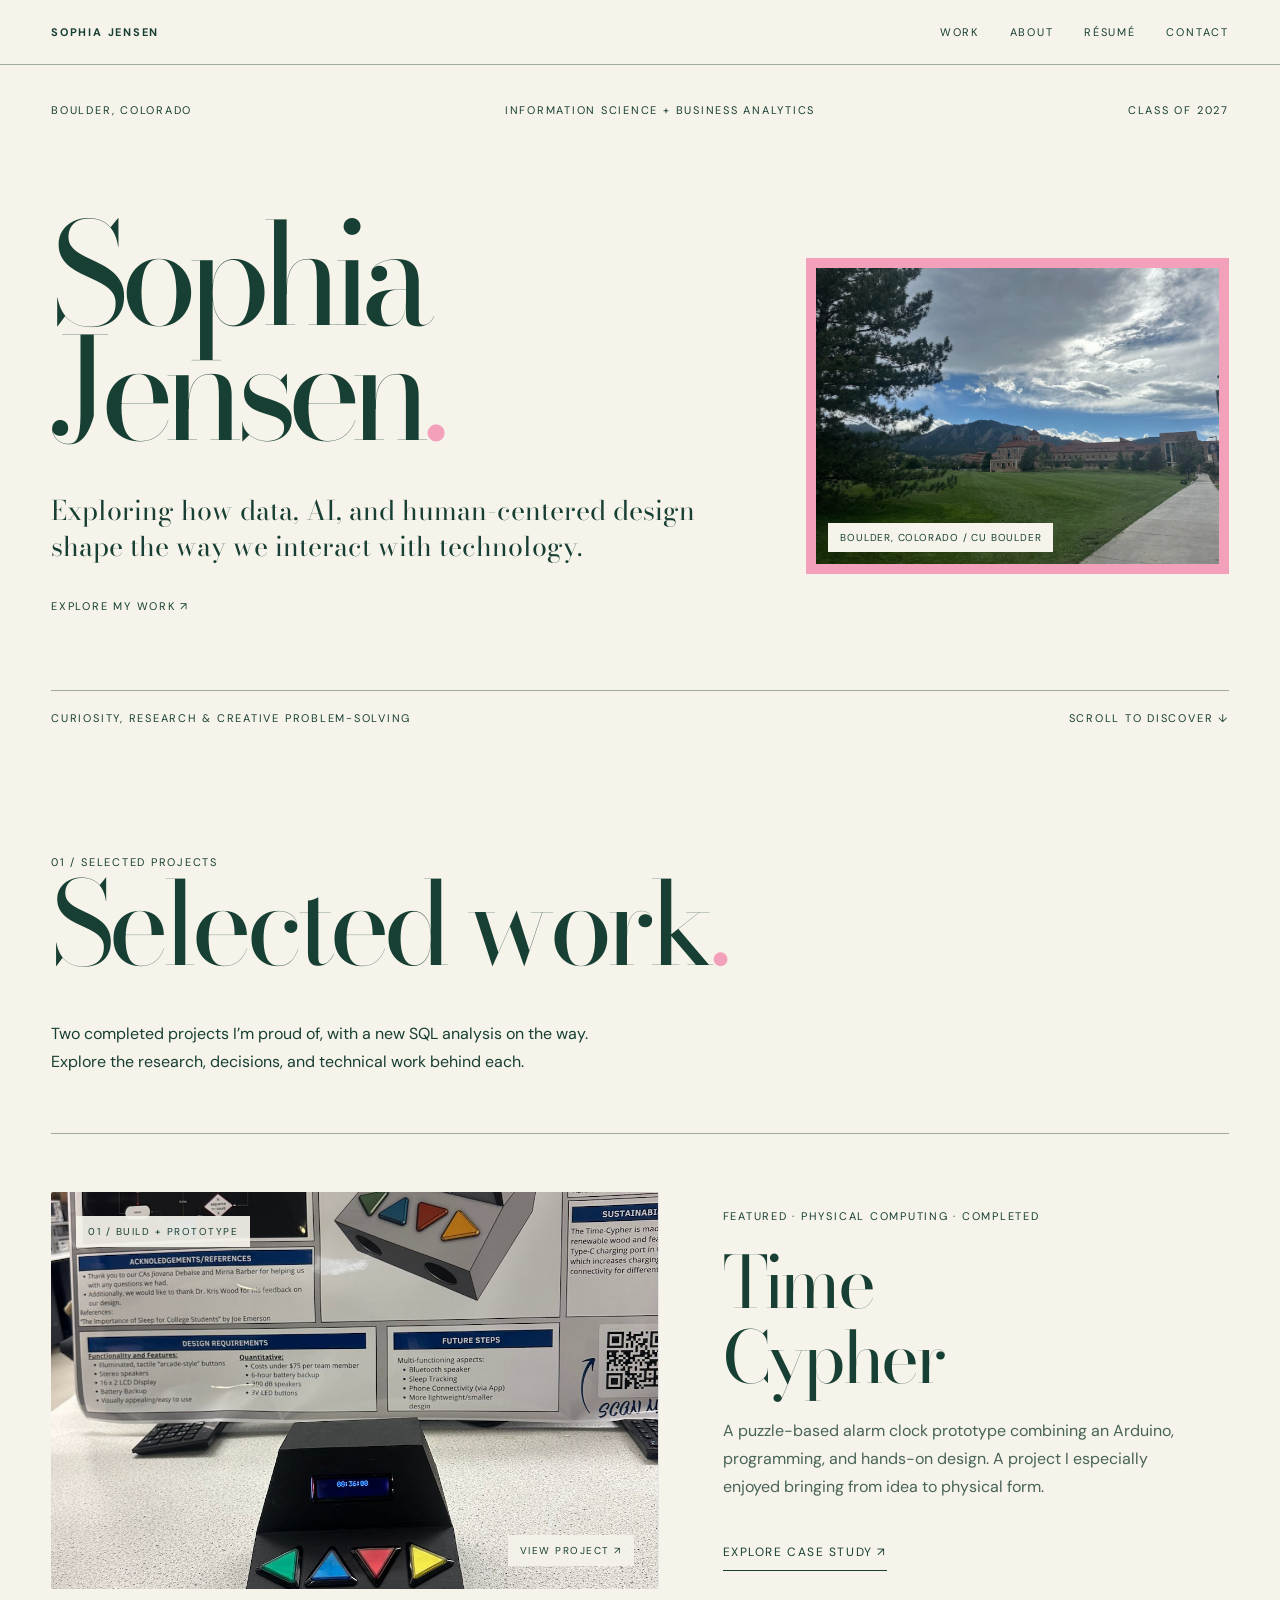
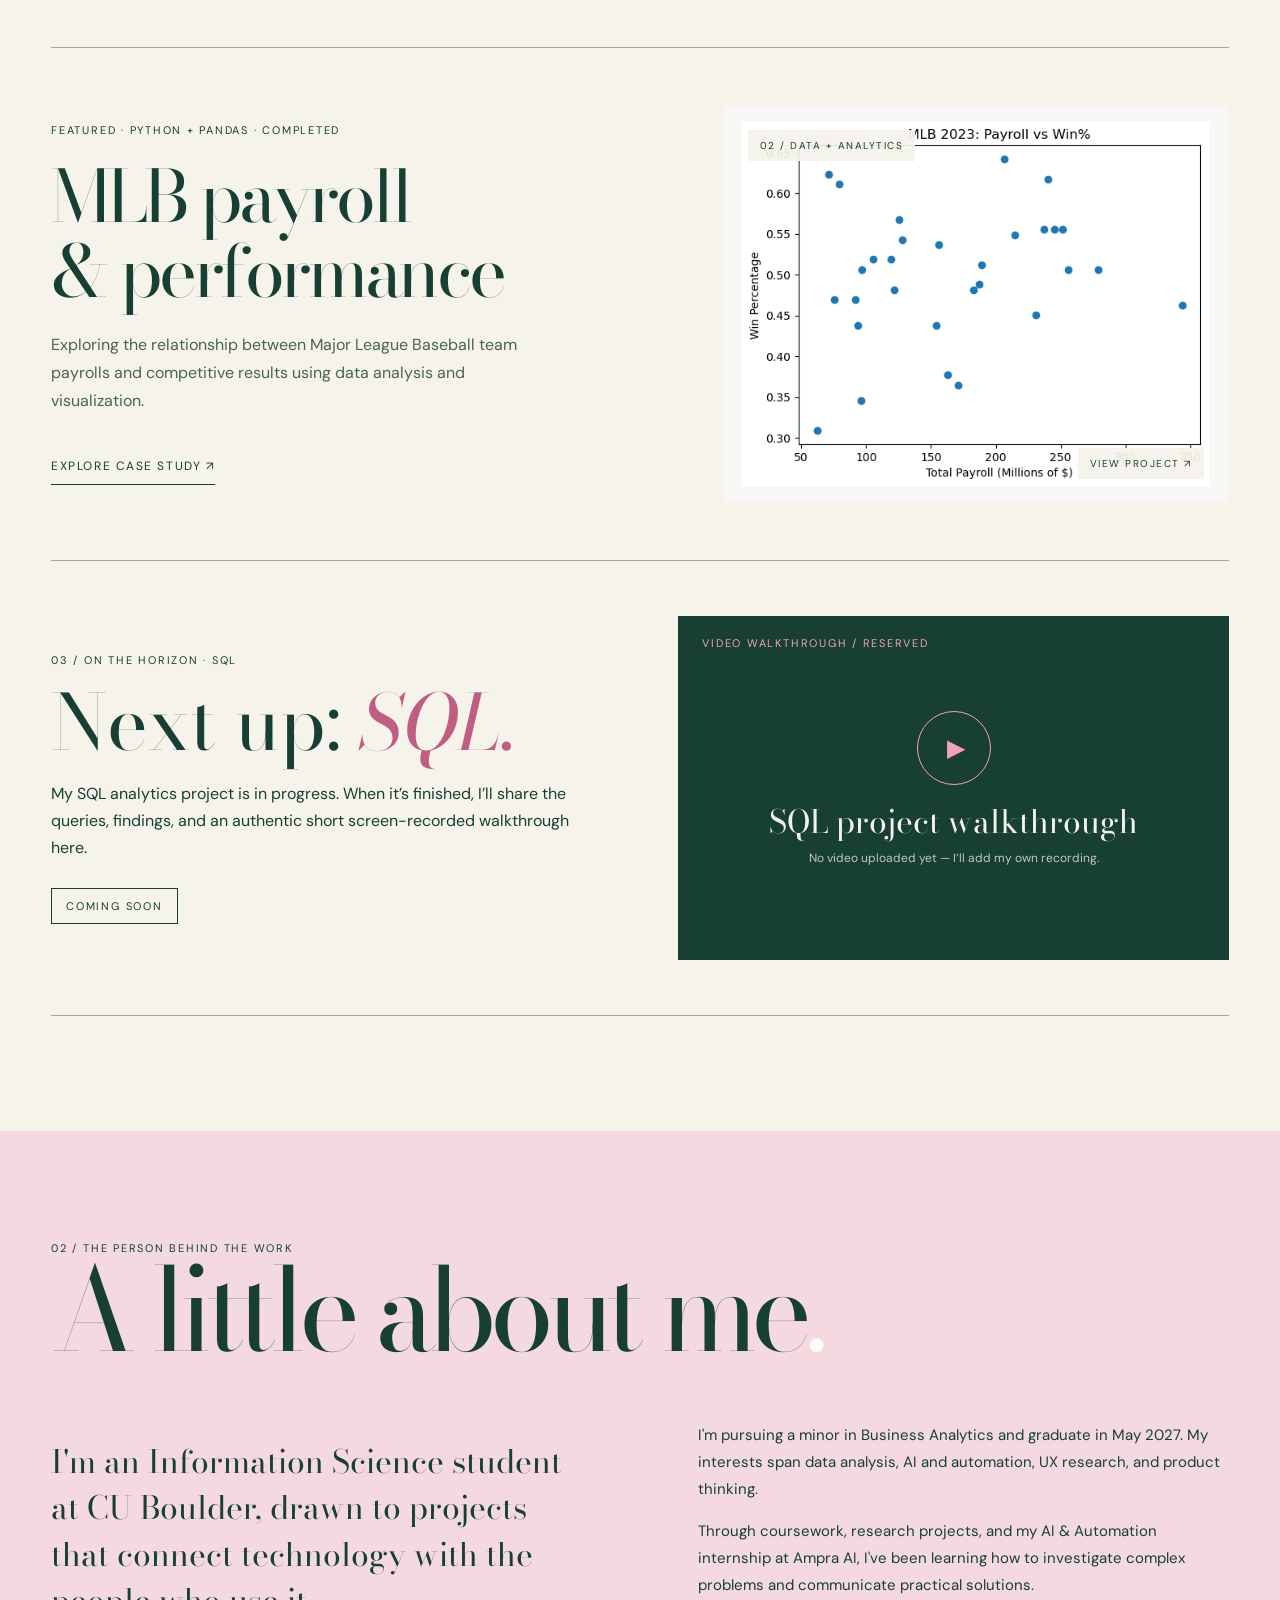
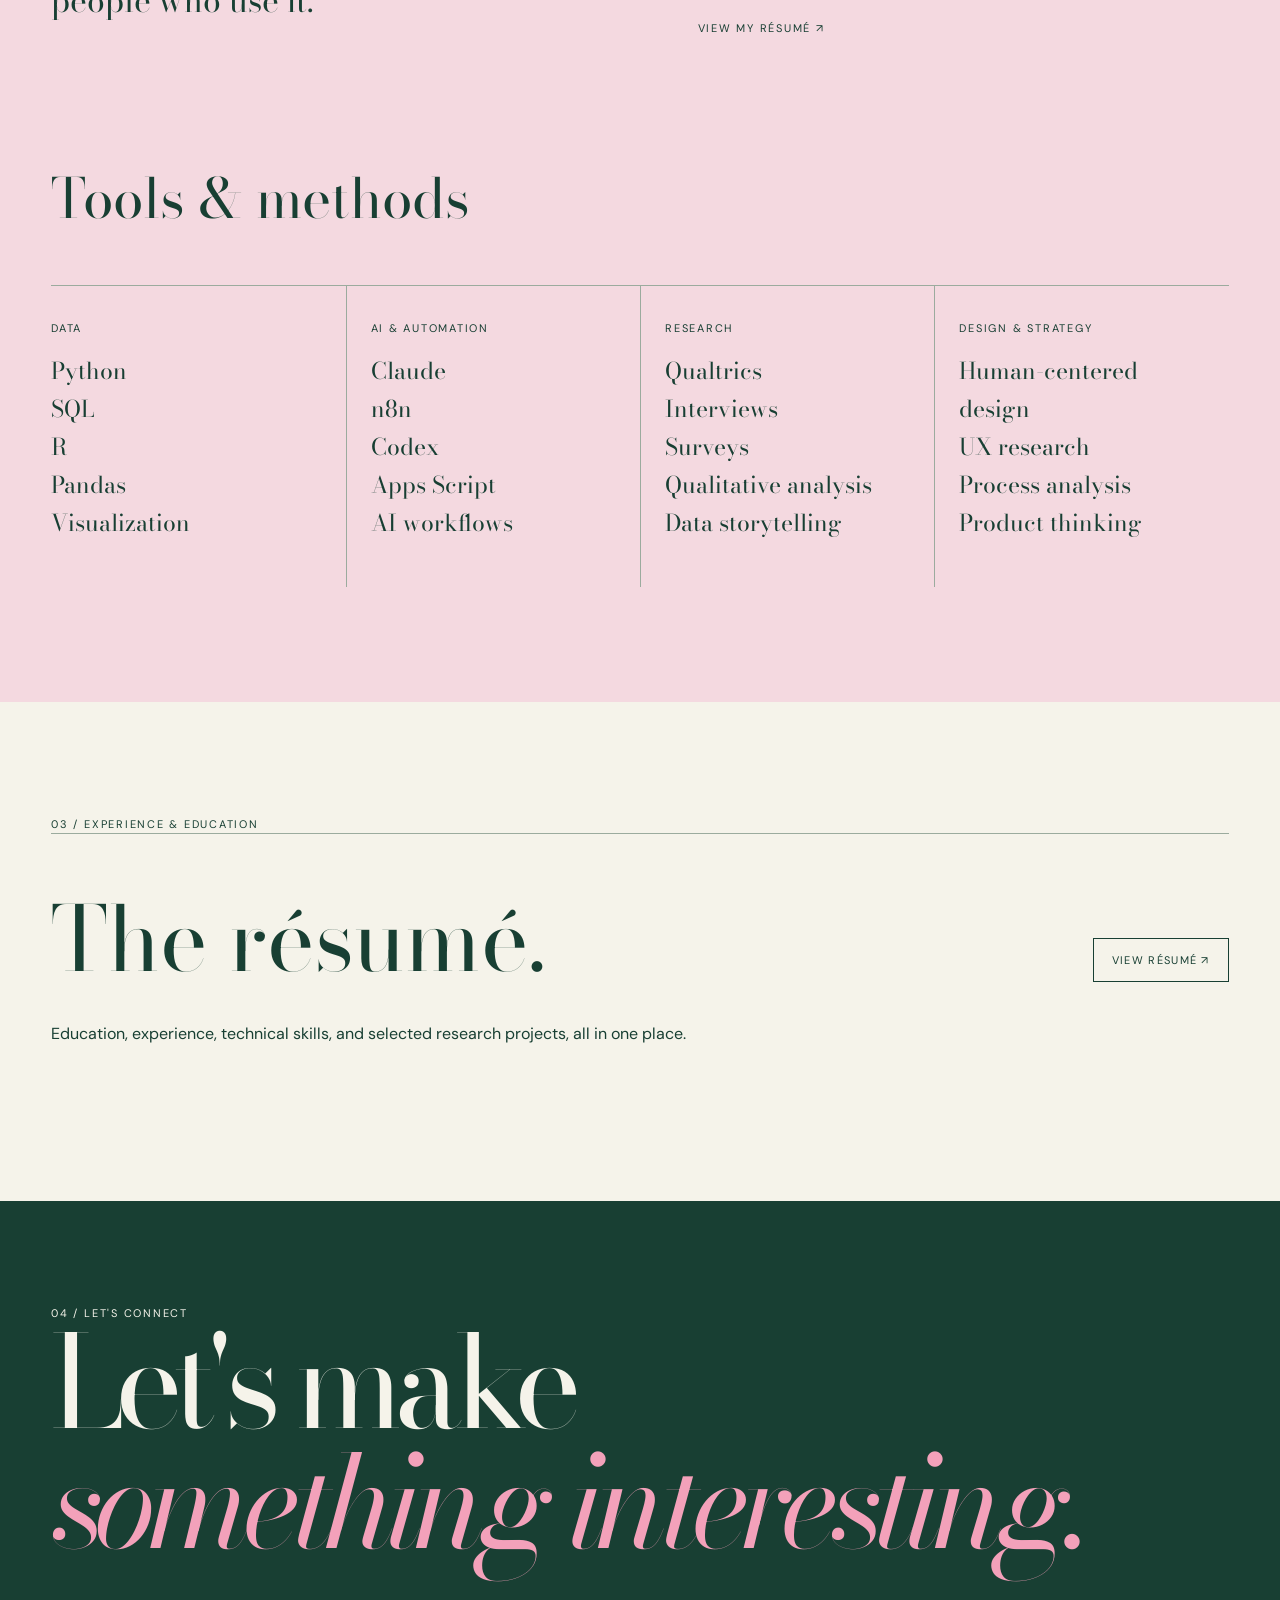
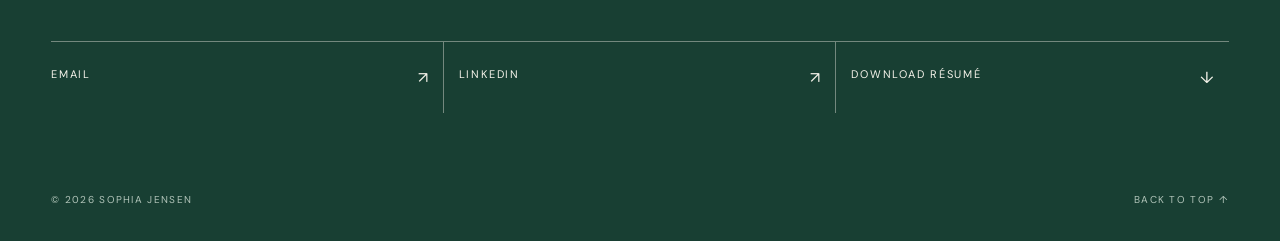
==== commit 5a4fa8a6: "Add files via upload" ====
--- a/index.html
+++ b/index.html
@@ -1,6 +1,6 @@
 <!DOCTYPE html>
 
-<html lang="en"><head><meta charset="utf-8"/><meta content="width=device-width, initial-scale=1" name="viewport"/><meta content="Sophia Jensen — Information Science, business analytics, data, AI, and human-centered design portfolio." name="description"/><title>Sophia Jensen | Information Science Portfolio</title><link href="style.css" rel="stylesheet"/><script defer="" src="script.js"></script></head><body id="top"><header class="site-header"><a class="brand" href="index.html">Sophia Jensen</a><nav aria-label="Main navigation" class="nav"><a href="#work">Work</a><a href="#about">About</a><a href="resume.html">Résumé</a><a href="#contact">Contact</a></nav></header><main><section class="hero container"><div class="hero-meta eyebrow"><span>Boulder, Colorado</span><span>Information Science + Business Analytics</span><span>Class of 2027</span></div><div class="hero-main"><div class="reveal"><h1 class="hero-name hero-arrive">Sophia<br/>Jensen<span>.</span></h1><p class="intro">Exploring how data, AI, and human-centered design shape the way we interact with technology.</p><a class="small-link" href="#work">Explore my work <span class="link-arrow">↗</span></a></div><div aria-label="Original photograph of Time Cypher prototype built by Sophia and teammates" class="hero-art reveal"><img alt="Time Cypher prototype on display at the engineering expo" class="hero-photo" src="assets/time-cypher-2.jpg"/><span class="art-bottom">BUILDING / RESEARCHING / ANALYZING</span></div></div><div class="hero-bottom meta"><span>Curiosity, research &amp; creative problem-solving</span><a href="#work">Scroll to discover ↓</a></div></section><section class="section container" id="work"><div class="eyebrow">01 / Selected projects</div><h2 class="section-heading reveal">Selected work<span style="color:var(--pink)">.</span></h2><p class="section-intro">Two completed projects I’m proud of, with a new SQL analysis on the way. Explore the research, decisions, and technical work behind each.</p>
+<html lang="en"><head><meta charset="utf-8"/><meta content="width=device-width, initial-scale=1" name="viewport"/><meta content="Sophia Jensen — Information Science, business analytics, data, AI, and human-centered design portfolio." name="description"/><title>Sophia Jensen | Information Science Portfolio</title><link href="style.css" rel="stylesheet"/><script defer="" src="script.js"></script></head><body id="top"><header class="site-header"><a class="brand" href="index.html">Sophia Jensen</a><nav aria-label="Main navigation" class="nav"><a href="#work">Work</a><a href="#about">About</a><a href="resume.html">Résumé</a><a href="#contact">Contact</a></nav></header><main><section class="hero container"><div class="hero-meta eyebrow"><span>Boulder, Colorado</span><span>Information Science + Business Analytics</span><span>Class of 2027</span></div><div class="hero-main"><div class="reveal"><h1 class="hero-name hero-arrive">Sophia<br/>Jensen<span>.</span></h1><p class="intro">Exploring how data, AI, and human-centered design shape the way we interact with technology.</p><a class="small-link" href="#work">Explore my work <span class="link-arrow">↗</span></a></div><div aria-label="Original photograph of the CU Boulder campus and Flatirons" class="hero-art reveal"><img alt="CU Boulder campus green and the Flatirons beneath a dramatic sky" class="hero-photo" src="assets/flatirons-hero.jpg"/><span class="art-bottom">BOULDER, COLORADO / CU BOULDER</span></div></div><div class="hero-bottom meta"><span>Curiosity, research &amp; creative problem-solving</span><a href="#work">Scroll to discover ↓</a></div></section><section class="section container" id="work"><div class="eyebrow">01 / Selected projects</div><h2 class="section-heading reveal">Selected work<span style="color:var(--pink)">.</span></h2><p class="section-intro">Two completed projects I’m proud of, with a new SQL analysis on the way. Explore the research, decisions, and technical work behind each.</p>
 <div class="project featured-project reveal">
 <a aria-label="Explore Time Cypher project" class="project-media media-time" href="projects/time-cypher.html"><img alt="Original Time Cypher alarm clock prototype at the CU Boulder design expo" class="project-photo" src="assets/time-cypher-1.jpg"/><span class="media-corner">01 / BUILD + PROTOTYPE</span><span class="media-action">View project ↗</span></a>
 <div class="project-copy"><div class="eyebrow">Featured · Physical computing · Completed</div><h3 class="project-title">Time<br/>Cypher</h3><p class="project-description">A puzzle-based alarm clock prototype combining an Arduino, programming, and hands-on design. A project I especially enjoyed bringing from idea to physical form.</p><a class="project-link" href="projects/time-cypher.html">Explore case study <span class="project-arrow">↗</span></a></div>
--- a/style.css
+++ b/style.css
@@ -11,3 +11,15 @@
 .sql-next{border-top:1px solid var(--line);border-bottom:1px solid var(--line);padding:55px 0;display:grid;grid-template-columns:1fr 1fr;gap:6vw;align-items:center}.sql-next h3{font:400 clamp(50px,6vw,94px)/1 'Bodoni Moda',serif;margin:18px 0}.sql-next h3 em{color:#bf5d83}.sql-next p{line-height:1.7;max-width:530px}.soon-pill{display:inline-block;border:1px solid var(--green);padding:10px 14px;margin-top:10px}.sql-video{aspect-ratio:16/10;background:var(--green);color:var(--cream);padding:24px;display:flex;flex-direction:column;align-items:center;justify-content:center;position:relative;text-align:center}.sql-video>.eyebrow{position:absolute;top:20px;left:24px;color:var(--pink)}.sql-video .video-play{border:1px solid var(--pink);border-radius:50%;width:74px;height:74px;display:grid;place-items:center;color:var(--pink);font-size:24px;padding-left:4px}.sql-video p{font:400 32px 'Bodoni Moda',serif;margin:12px 0 4px}.sql-video small{opacity:.76;font-size:12px}.sql-video .video-play{animation:breath 3.8s ease-in-out infinite}@keyframes breath{50%{box-shadow:0 0 0 11px rgba(243,161,186,.10)}}
 .case-visual.authentic-photo{padding:0;background:var(--blush);min-height:0;overflow:hidden}.authentic-photo>img{width:100%;height:auto;max-height:760px;object-fit:contain;display:block}.authentic-photo .photo-caption{font-size:10px;letter-spacing:.12em;padding:14px;background:var(--green);color:var(--cream)}.case-gallery{border-top:1px solid var(--line);padding:50px 0 90px;max-width:980px}.gallery-title{font:400 clamp(55px,7vw,100px)/1 'Bodoni Moda',serif;margin:18px 0 35px}.case-gallery img{width:100%;height:auto;display:block;margin:24px 0;background:#fff}.case-gallery p{font-size:13px;color:var(--muted);line-height:1.7}.chart-photo{background:#fff}.case-story strong{color:var(--green)}
 @media(max-width:800px){.hero-main,.sql-next{grid-template-columns:1fr}.hero-name{font-size:clamp(75px,16vw,145px)}.hero-photo{min-height:260px;max-height:360px}.hero-art{max-width:440px}.sql-next{gap:24px}.sql-video{min-height:280px}.project-photo{max-height:300px}.case-gallery{padding-bottom:55px}}@media(prefers-reduced-motion:reduce){.hero-arrive{animation:none}.sql-video .video-play{animation:none}}
+
+/* Flatirons hero: wide landscape shot without aggressive crop */
+.hero-art{min-height:0;aspect-ratio:4/3;align-self:center;width:100%;} 
+.hero-photo{width:100%;height:100%;min-height:0;object-fit:cover;object-position:53% 60%;} 
+/* Time Cypher: prioritize entire original portrait photographs over filling boxes */
+.time-cypher-page .case-grid{grid-template-columns:minmax(0,.92fr) minmax(0,1.08fr);align-items:start;}
+.time-cypher-page .case-visual.authentic-photo{position:static;top:auto;height:auto;overflow:visible;border:0;background:transparent;}
+.time-cypher-page .authentic-photo>img{width:100%;height:auto;max-height:none;object-fit:contain;}
+.time-cypher-page .case-gallery{max-width:900px;}
+.time-cypher-page .case-gallery img{width:100%;height:auto;max-height:none;object-fit:contain;box-shadow:0 4px 20px rgba(24,63,51,.08);}
+.time-cypher-page .case-gallery .gallery-photo{background:var(--cream);padding:0;}
+@media(max-width:800px){.hero-art{aspect-ratio:4/3;}.hero-photo{max-height:none;min-height:0}.time-cypher-page .case-grid{grid-template-columns:1fr;}}
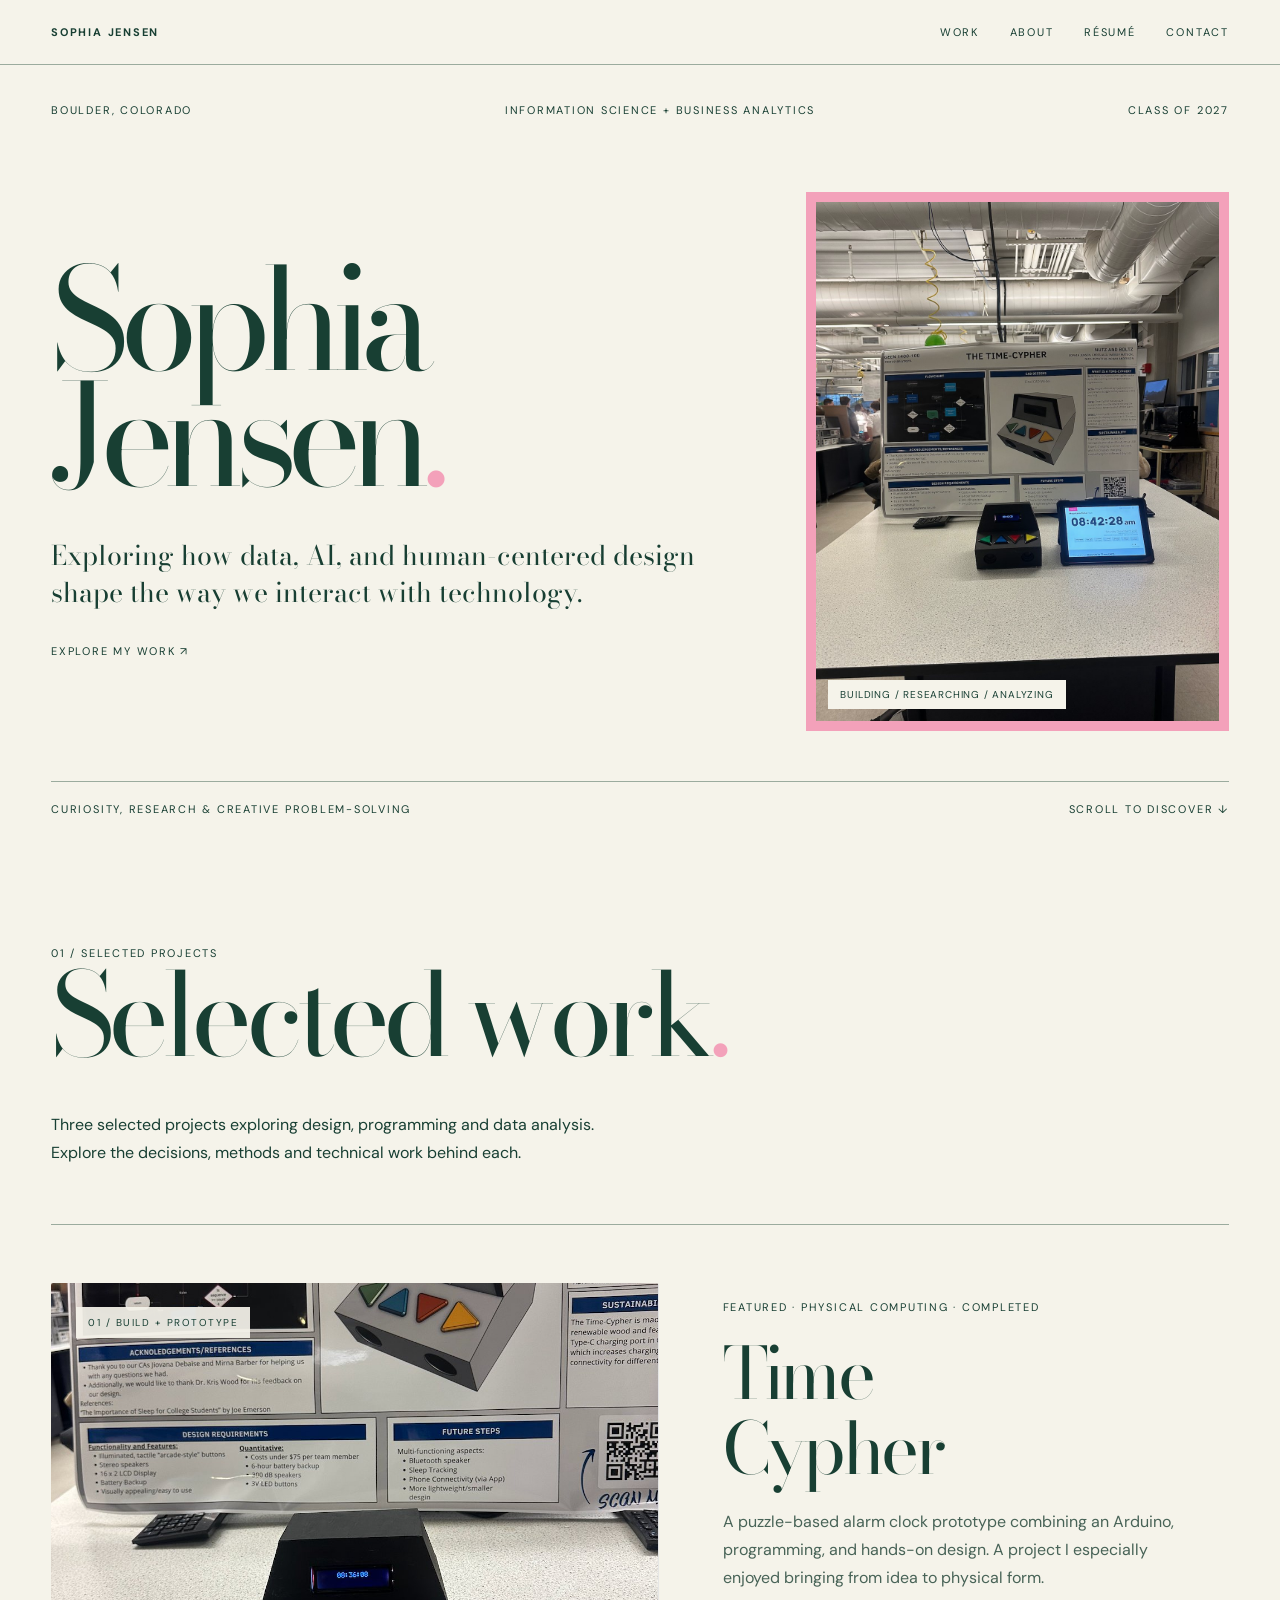
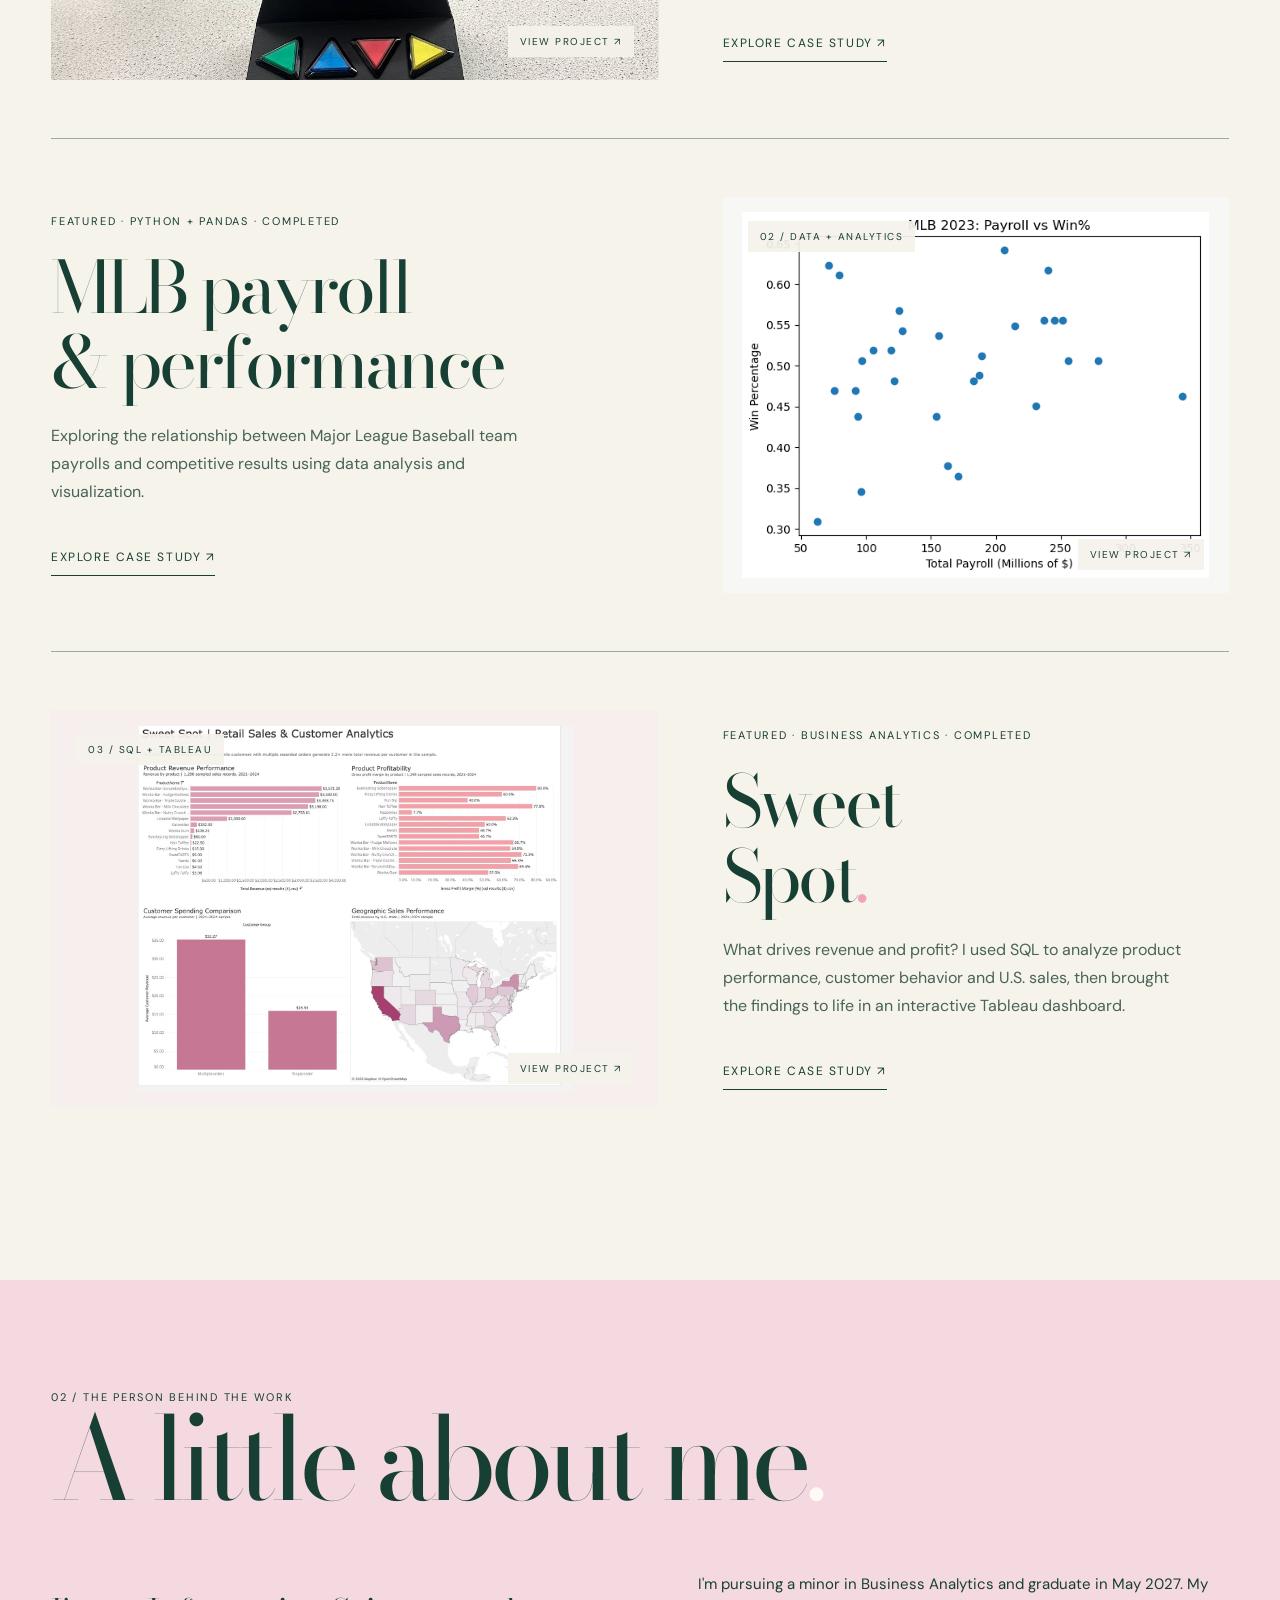
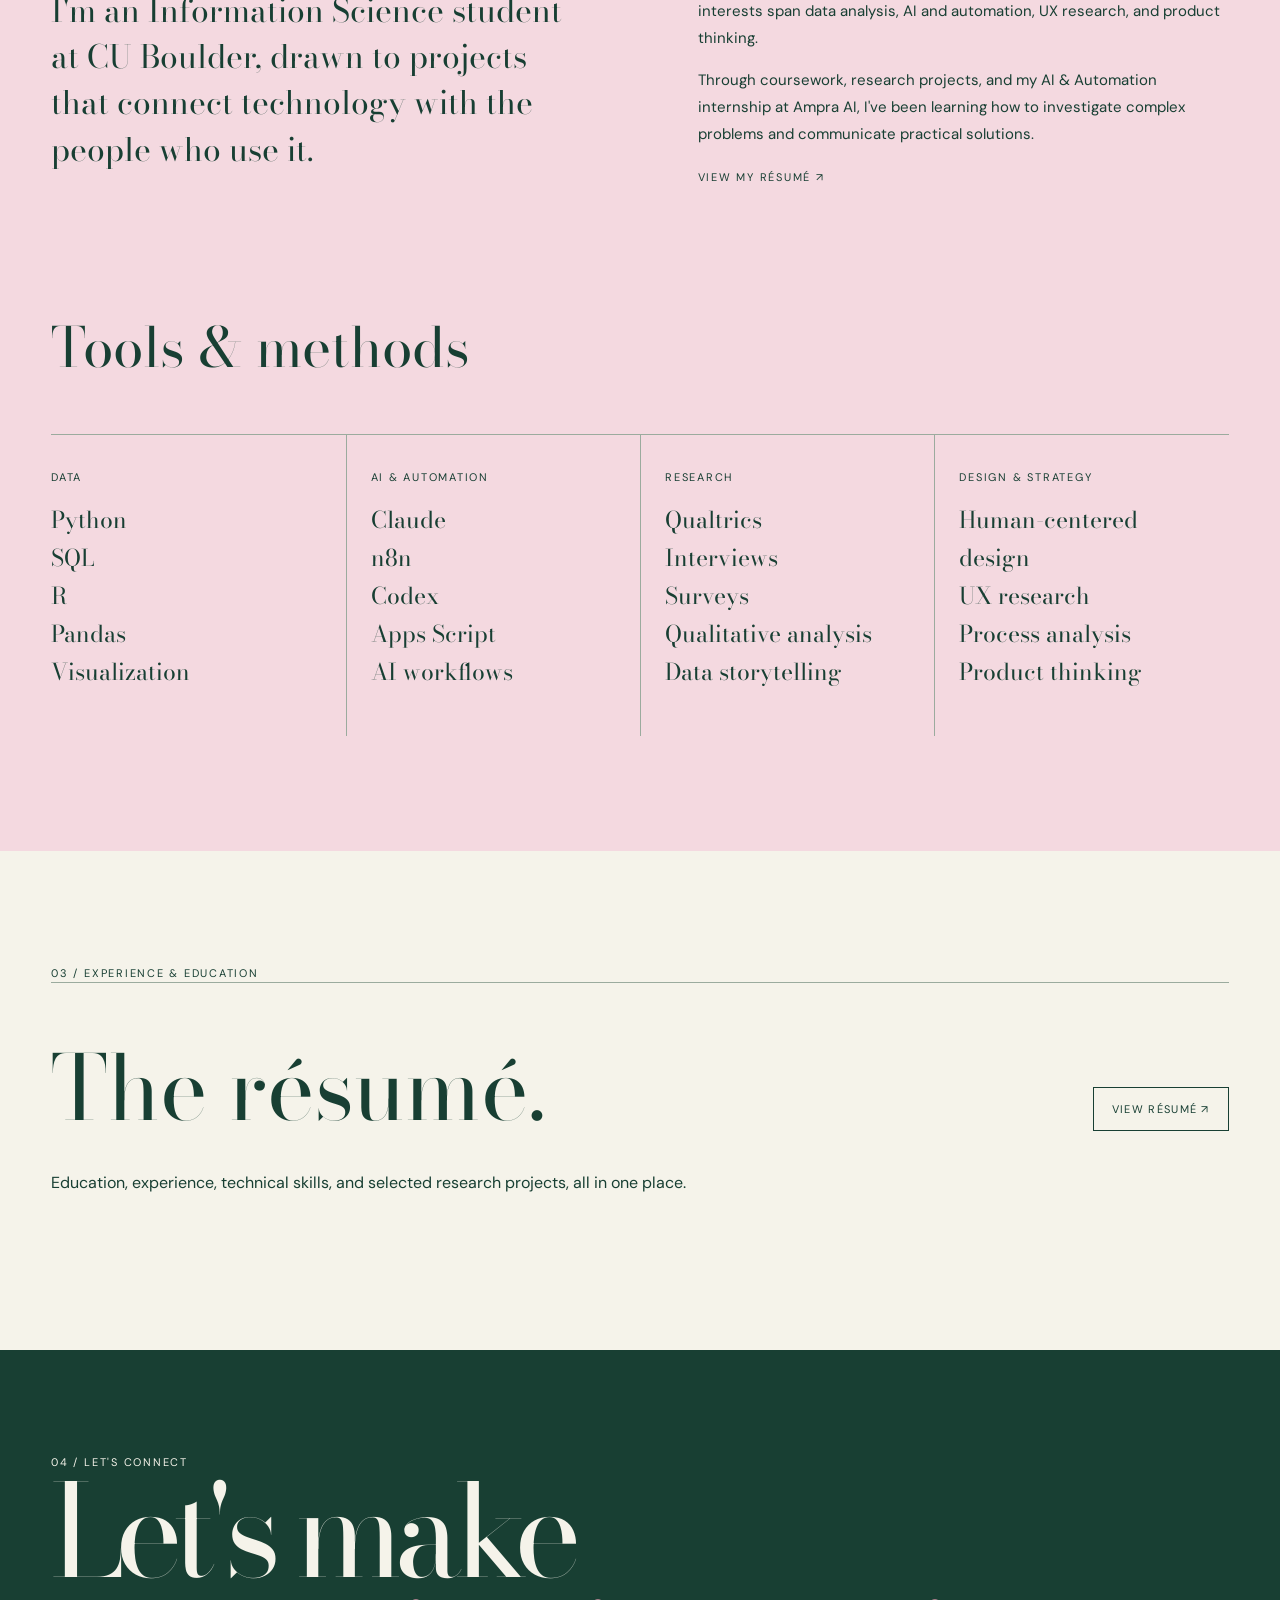
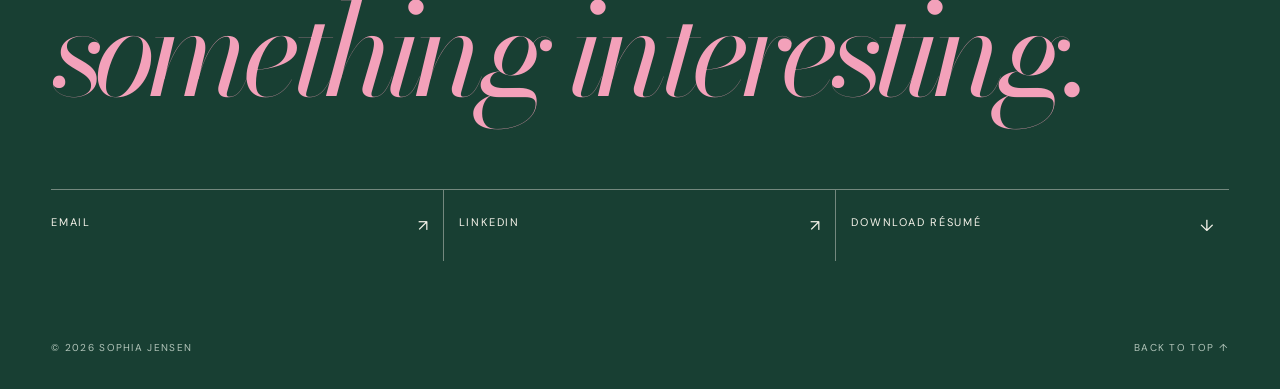
==== commit ad961090: "Add files via upload" ====
--- a/index.html
+++ b/index.html
@@ -1,6 +1,6 @@
 <!DOCTYPE html>
 
-<html lang="en"><head><meta charset="utf-8"/><meta content="width=device-width, initial-scale=1" name="viewport"/><meta content="Sophia Jensen — Information Science, business analytics, data, AI, and human-centered design portfolio." name="description"/><title>Sophia Jensen | Information Science Portfolio</title><link href="style.css" rel="stylesheet"/><script defer="" src="script.js"></script></head><body id="top"><header class="site-header"><a class="brand" href="index.html">Sophia Jensen</a><nav aria-label="Main navigation" class="nav"><a href="#work">Work</a><a href="#about">About</a><a href="resume.html">Résumé</a><a href="#contact">Contact</a></nav></header><main><section class="hero container"><div class="hero-meta eyebrow"><span>Boulder, Colorado</span><span>Information Science + Business Analytics</span><span>Class of 2027</span></div><div class="hero-main"><div class="reveal"><h1 class="hero-name hero-arrive">Sophia<br/>Jensen<span>.</span></h1><p class="intro">Exploring how data, AI, and human-centered design shape the way we interact with technology.</p><a class="small-link" href="#work">Explore my work <span class="link-arrow">↗</span></a></div><div aria-label="Original photograph of the CU Boulder campus and Flatirons" class="hero-art reveal"><img alt="CU Boulder campus green and the Flatirons beneath a dramatic sky" class="hero-photo" src="assets/flatirons-hero.jpg"/><span class="art-bottom">BOULDER, COLORADO / CU BOULDER</span></div></div><div class="hero-bottom meta"><span>Curiosity, research &amp; creative problem-solving</span><a href="#work">Scroll to discover ↓</a></div></section><section class="section container" id="work"><div class="eyebrow">01 / Selected projects</div><h2 class="section-heading reveal">Selected work<span style="color:var(--pink)">.</span></h2><p class="section-intro">Two completed projects I’m proud of, with a new SQL analysis on the way. Explore the research, decisions, and technical work behind each.</p>
+<html lang="en"><head><meta charset="utf-8"/><meta content="width=device-width, initial-scale=1" name="viewport"/><meta content="Sophia Jensen — Information Science, business analytics, data, AI, and human-centered design portfolio." name="description"/><title>Sophia Jensen | Information Science Portfolio</title><link href="style.css" rel="stylesheet"/><script defer="" src="script.js"></script></head><body id="top"><header class="site-header"><a class="brand" href="index.html">Sophia Jensen</a><nav aria-label="Main navigation" class="nav"><a href="#work">Work</a><a href="#about">About</a><a href="resume.html">Résumé</a><a href="#contact">Contact</a></nav></header><main><section class="hero container"><div class="hero-meta eyebrow"><span>Boulder, Colorado</span><span>Information Science + Business Analytics</span><span>Class of 2027</span></div><div class="hero-main"><div class="reveal"><h1 class="hero-name hero-arrive">Sophia<br/>Jensen<span>.</span></h1><p class="intro">Exploring how data, AI, and human-centered design shape the way we interact with technology.</p><a class="small-link" href="#work">Explore my work <span class="link-arrow">↗</span></a></div><div aria-label="Original photograph of Time Cypher prototype built by Sophia and teammates" class="hero-art reveal"><img alt="Time Cypher prototype on display at the engineering expo" class="hero-photo" src="assets/time-cypher-2.jpg"/><span class="art-bottom">BUILDING / RESEARCHING / ANALYZING</span></div></div><div class="hero-bottom meta"><span>Curiosity, research &amp; creative problem-solving</span><a href="#work">Scroll to discover ↓</a></div></section><section class="section container" id="work"><div class="eyebrow">01 / Selected projects</div><h2 class="section-heading reveal">Selected work<span style="color:var(--pink)">.</span></h2><p class="section-intro">Three selected projects exploring design, programming and data analysis. Explore the decisions, methods and technical work behind each.</p>
 <div class="project featured-project reveal">
 <a aria-label="Explore Time Cypher project" class="project-media media-time" href="projects/time-cypher.html"><img alt="Original Time Cypher alarm clock prototype at the CU Boulder design expo" class="project-photo" src="assets/time-cypher-1.jpg"/><span class="media-corner">01 / BUILD + PROTOTYPE</span><span class="media-action">View project ↗</span></a>
 <div class="project-copy"><div class="eyebrow">Featured · Physical computing · Completed</div><h3 class="project-title">Time<br/>Cypher</h3><p class="project-description">A puzzle-based alarm clock prototype combining an Arduino, programming, and hands-on design. A project I especially enjoyed bringing from idea to physical form.</p><a class="project-link" href="projects/time-cypher.html">Explore case study <span class="project-arrow">↗</span></a></div>
@@ -9,5 +9,5 @@
 <a aria-label="Explore MLB data analysis" class="project-media media-mlb" href="projects/mlb-analysis.html"><img alt="Original chart produced in the MLB payroll analysis notebook" class="project-photo" src="assets/mlb-chart-1.png"/><span class="media-corner">02 / DATA + ANALYTICS</span><span class="media-action">View project ↗</span></a>
 <div class="project-copy"><div class="eyebrow">Featured · Python + Pandas · Completed</div><h3 class="project-title">MLB payroll<br/>&amp; performance</h3><p class="project-description">Exploring the relationship between Major League Baseball team payrolls and competitive results using data analysis and visualization.</p><a class="project-link" href="projects/mlb-analysis.html">Explore case study <span class="project-arrow">↗</span></a></div>
 </div>
-<section aria-labelledby="sql-coming" class="sql-next reveal"><div class="sql-next-copy"><div class="eyebrow">03 / On the horizon · SQL</div><h3 id="sql-coming">Next up: <em>SQL.</em></h3><p>My SQL analytics project is in progress. When it’s finished, I’ll share the queries, findings, and an authentic short screen-recorded walkthrough here.</p><span class="pill soon-pill">COMING SOON</span></div><div class="sql-video"><div class="eyebrow">VIDEO WALKTHROUGH / RESERVED</div><div aria-hidden="true" class="video-play">▶</div><p>SQL project walkthrough</p><small>No video uploaded yet — I’ll add my own recording.</small></div></section>
+<div class="project featured-project reveal"><a class="project-media media-sweet" href="projects/sql-analysis.html" aria-label="Explore Sweet Spot SQL and Tableau case study"><img class="project-photo" src="assets/sweet-spot-dashboard.jpg" alt="Original Sweet Spot Tableau dashboard showing candy sales analysis" loading="lazy"><span class="media-corner">03 / SQL + TABLEAU</span><span class="media-action">View project ↗</span></a><div class="project-copy"><div class="eyebrow">Featured · Business analytics · Completed</div><h3 class="project-title">Sweet<br>Spot<span style="color:var(--pink)">.</span></h3><p class="project-description">What drives revenue and profit? I used SQL to analyze product performance, customer behavior and U.S. sales, then brought the findings to life in an interactive Tableau dashboard.</p><a class="project-link" href="projects/sql-analysis.html">Explore case study <span class="project-arrow">↗</span></a></div></div>
 </section><section class="pink-section section" id="about"><div class="container"><div class="eyebrow">02 / The person behind the work</div><h2 class="section-heading reveal">A little about me<span style="color:#fffaf5">.</span></h2><div class="about-grid"><p class="about-copy">I'm an Information Science student at CU Boulder, drawn to projects that connect technology with the people who use it.</p><div class="about-detail"><p>I'm pursuing a minor in Business Analytics and graduate in May 2027. My interests span data analysis, AI and automation, UX research, and product thinking.</p><p>Through coursework, research projects, and my AI &amp; Automation internship at Ampra AI, I've been learning how to investigate complex problems and communicate practical solutions.</p><a class="small-link" href="resume.html">View my résumé <span class="link-arrow">↗</span></a></div></div><h3 style="font:400 55px 'Bodoni Moda',serif;margin:100px 0 0">Tools &amp; methods</h3><div class="skills-grid"><div class="skill-group"><span class="eyebrow">Data</span><ul><li>Python</li><li>SQL</li><li>R</li><li>Pandas</li><li>Visualization</li></ul></div><div class="skill-group"><span class="eyebrow">AI &amp; automation</span><ul><li>Claude</li><li>n8n</li><li>Codex</li><li>Apps Script</li><li>AI workflows</li></ul></div><div class="skill-group"><span class="eyebrow">Research</span><ul><li>Qualtrics</li><li>Interviews</li><li>Surveys</li><li>Qualitative analysis</li><li>Data storytelling</li></ul></div><div class="skill-group"><span class="eyebrow">Design &amp; strategy</span><ul><li>Human-centered design</li><li>UX research</li><li>Process analysis</li><li>Product thinking</li></ul></div></div></div></section><section class="section container"><span class="eyebrow">03 / Experience &amp; education</span><div class="resume-callout"><div><h2 style="font:400 clamp(50px,7vw,98px) 'Bodoni Moda',serif;margin:10px 0">The résumé.</h2><p>Education, experience, technical skills, and selected research projects, all in one place.</p></div><a class="action" href="resume.html">View résumé ↗</a></div></section></main><footer class="contact" id="contact"><div class="container"><span class="footer-label">04 / Let's connect</span><h2 class="contact-title">Let's make<br/><em>something interesting.</em></h2><div class="contact-links"><a href="mailto:Sophia.Jensen@colorado.edu"><span class="footer-label">Email</span><span>↗</span></a><a href="https://www.linkedin.com/in/sophiajensen7" rel="noopener noreferrer" target="_blank"><span class="footer-label">LinkedIn</span><span>↗</span></a><a download="" href="assets/Sophia_Jensen_Resume.pdf"><span class="footer-label">Download résumé</span><span>↓</span></a></div><div class="copyright"><span>© 2026 Sophia Jensen</span><a href="#top">Back to top ↑</a></div></div></footer></body></html>
--- a/style.css
+++ b/style.css
@@ -12,14 +12,6 @@
 .case-visual.authentic-photo{padding:0;background:var(--blush);min-height:0;overflow:hidden}.authentic-photo>img{width:100%;height:auto;max-height:760px;object-fit:contain;display:block}.authentic-photo .photo-caption{font-size:10px;letter-spacing:.12em;padding:14px;background:var(--green);color:var(--cream)}.case-gallery{border-top:1px solid var(--line);padding:50px 0 90px;max-width:980px}.gallery-title{font:400 clamp(55px,7vw,100px)/1 'Bodoni Moda',serif;margin:18px 0 35px}.case-gallery img{width:100%;height:auto;display:block;margin:24px 0;background:#fff}.case-gallery p{font-size:13px;color:var(--muted);line-height:1.7}.chart-photo{background:#fff}.case-story strong{color:var(--green)}
 @media(max-width:800px){.hero-main,.sql-next{grid-template-columns:1fr}.hero-name{font-size:clamp(75px,16vw,145px)}.hero-photo{min-height:260px;max-height:360px}.hero-art{max-width:440px}.sql-next{gap:24px}.sql-video{min-height:280px}.project-photo{max-height:300px}.case-gallery{padding-bottom:55px}}@media(prefers-reduced-motion:reduce){.hero-arrive{animation:none}.sql-video .video-play{animation:none}}
 
-/* Flatirons hero: wide landscape shot without aggressive crop */
-.hero-art{min-height:0;aspect-ratio:4/3;align-self:center;width:100%;} 
-.hero-photo{width:100%;height:100%;min-height:0;object-fit:cover;object-position:53% 60%;} 
-/* Time Cypher: prioritize entire original portrait photographs over filling boxes */
-.time-cypher-page .case-grid{grid-template-columns:minmax(0,.92fr) minmax(0,1.08fr);align-items:start;}
-.time-cypher-page .case-visual.authentic-photo{position:static;top:auto;height:auto;overflow:visible;border:0;background:transparent;}
-.time-cypher-page .authentic-photo>img{width:100%;height:auto;max-height:none;object-fit:contain;}
-.time-cypher-page .case-gallery{max-width:900px;}
-.time-cypher-page .case-gallery img{width:100%;height:auto;max-height:none;object-fit:contain;box-shadow:0 4px 20px rgba(24,63,51,.08);}
-.time-cypher-page .case-gallery .gallery-photo{background:var(--cream);padding:0;}
-@media(max-width:800px){.hero-art{aspect-ratio:4/3;}.hero-photo{max-height:none;min-height:0}.time-cypher-page .case-grid{grid-template-columns:1fr;}}
+/* Sweet Spot — bespoke editorial case study */
+.media-sweet{background:#f5dce4}.media-sweet .project-photo{object-fit:contain;padding:16px;background:#f7eeee}.ss-hero{padding-top:65px;padding-bottom:65px}.ss-eyebrow{margin-top:85px}.ss-title{font:400 clamp(100px,16vw,235px)/.80 'Bodoni Moda',serif;letter-spacing:-.09em;margin:35px 0}.ss-title em,.ss-section-title em,.ss-two h2 em,.ss-last h2 em{font-weight:400;color:#c96d91}.ss-lead{font:400 clamp(25px,3.4vw,49px)/1.25 'Bodoni Moda',serif;margin:30px 0}.ss-intro{max-width:780px;line-height:1.8;color:var(--muted);font-size:16px}.ss-meta{border-top:1px solid var(--line);margin-top:65px;padding-top:20px;display:flex;justify-content:space-between;gap:15px;flex-wrap:wrap;font-size:10px;letter-spacing:.12em}.ss-photo-block img{width:100%;display:block;border:1px solid var(--line);background:#fff}.ss-photo-bottom,.ss-tableau-footer{display:flex;justify-content:space-between;gap:16px;flex-wrap:wrap;font-size:10px;text-transform:uppercase;letter-spacing:.1em;margin-top:13px}.ss-photo-bottom a,.ss-tableau-footer a{text-decoration:underline;text-underline-offset:5px}.ss-section{padding-top:95px;padding-bottom:100px}.ss-two{display:grid;grid-template-columns:1fr 1fr;gap:7vw}.ss-two h2{font:400 clamp(52px,6vw,90px)/1.08 'Bodoni Moda',serif;letter-spacing:-.05em;margin:25px 0}.ss-prose{font-size:16px;line-height:1.9;color:var(--muted)}.ss-prose p:first-child{margin-top:0}.ss-tint{background:#f3e4e5}.ss-section-title{font:400 clamp(60px,8vw,125px)/.98 'Bodoni Moda',serif;letter-spacing:-.07em;margin:25px 0 36px}.ss-method{display:grid;grid-template-columns:repeat(3,1fr);gap:32px;margin-top:55px}.ss-method>div{border-top:1px solid var(--line);padding-top:20px}.ss-method-no{font:400 56px 'Bodoni Moda',serif;color:#c96d91}.ss-method h3,.ss-insights h3{font:400 28px 'Bodoni Moda',serif}.ss-method p,.ss-insights p{line-height:1.8;color:var(--muted);font-size:14px}.ss-note{font-size:12px;line-height:1.8;max-width:950px;margin-top:55px;color:var(--muted)}.ss-section-heading{display:flex;justify-content:space-between;align-items:end;gap:30px}.ss-action{display:inline-block;border:1px solid var(--green);padding:15px 20px;font-size:11px;text-transform:uppercase;letter-spacing:.1em;transition:background .2s,color .2s}.ss-action:hover{background:var(--green);color:var(--cream)}.ss-short{max-width:750px}.ss-questions{margin-top:46px;border-top:1px solid var(--line)}.ss-question{display:grid;grid-template-columns:1fr 1fr;gap:20px 65px;padding:30px 0;border-bottom:1px solid var(--line)}.ss-question-head h3{font:400 clamp(30px,3vw,46px) 'Bodoni Moda',serif;margin:15px 0}.ss-question-head p,.ss-finding{color:var(--muted);line-height:1.8;font-size:14px}.ss-code{grid-column:1/-1}.ss-code summary{cursor:pointer;padding:13px 0;font-size:11px;text-transform:uppercase;letter-spacing:.14em;border-top:1px solid rgba(24,63,51,.2);display:flex;justify-content:space-between}.ss-code pre{background:var(--green);color:#f9e9ea;border-radius:2px;padding:28px;overflow:auto;font-size:13px;line-height:1.7}.ss-tableau-wrap{margin-top:35px;background:#fff;border:1px solid var(--line);min-height:740px}.ss-tableau-wrap iframe{width:100%;height:850px;border:0;display:block}.ss-insights{display:grid;grid-template-columns:repeat(3,1fr);gap:30px;margin-top:55px}.ss-insights article{border-top:1px solid var(--line);padding-top:24px}.ss-insight-num{font:400 clamp(56px,6.5vw,96px) 'Bodoni Moda',serif;letter-spacing:-.06em;color:#c96d91}.ss-recommend{margin-top:70px;padding:32px;border-top:1px solid var(--line);border-bottom:1px solid var(--line)}.ss-recommend p{max-width:900px;font:400 clamp(20px,2.1vw,30px)/1.5 'Bodoni Moda',serif}.ss-code-comparison{display:grid;gap:12px;margin:30px 0}.ss-code-comparison>div{background:rgba(255,255,255,.6);padding:18px;overflow:auto}.ss-code-comparison span{display:block;font-size:10px;letter-spacing:.1em;margin-bottom:10px}.ss-code-comparison code{font-size:12px}.ss-last{padding-top:115px;padding-bottom:135px}.ss-last h2{font:400 clamp(55px,8vw,120px)/1 'Bodoni Moda',serif;letter-spacing:-.06em;max-width:1000px}.ss-last p{line-height:1.8;max-width:690px}.ss-end-links{display:flex;gap:12px;flex-wrap:wrap;margin-top:35px}
+@media(max-width:800px){.ss-two,.ss-method,.ss-insights,.ss-question{grid-template-columns:1fr}.ss-hero{padding-top:35px}.ss-eyebrow{margin-top:55px}.ss-title{font-size:clamp(90px,19vw,155px)}.ss-section{padding-top:65px;padding-bottom:65px}.ss-section-heading{display:block}.ss-code{grid-column:1}.ss-tableau-wrap iframe{height:700px}.ss-insights{gap:10px}.ss-section-title{font-size:clamp(57px,12vw,85px)}}
